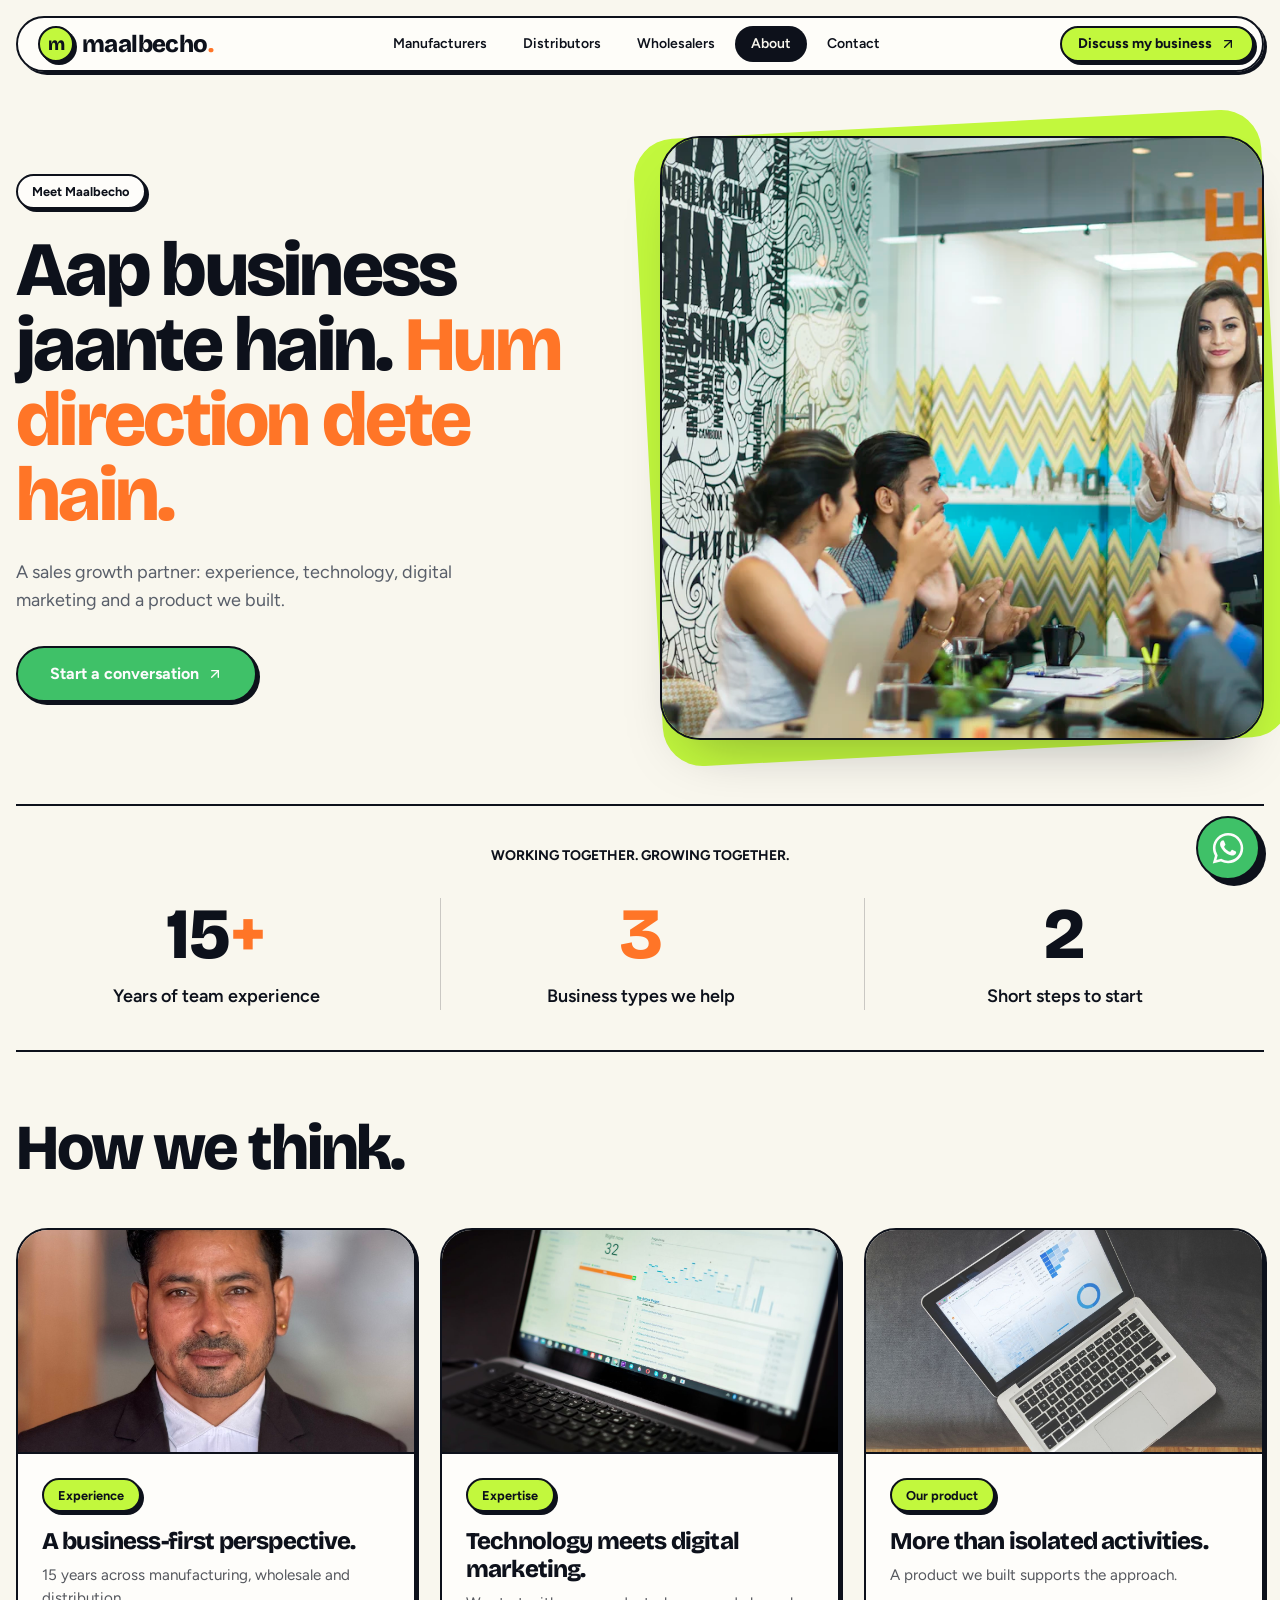
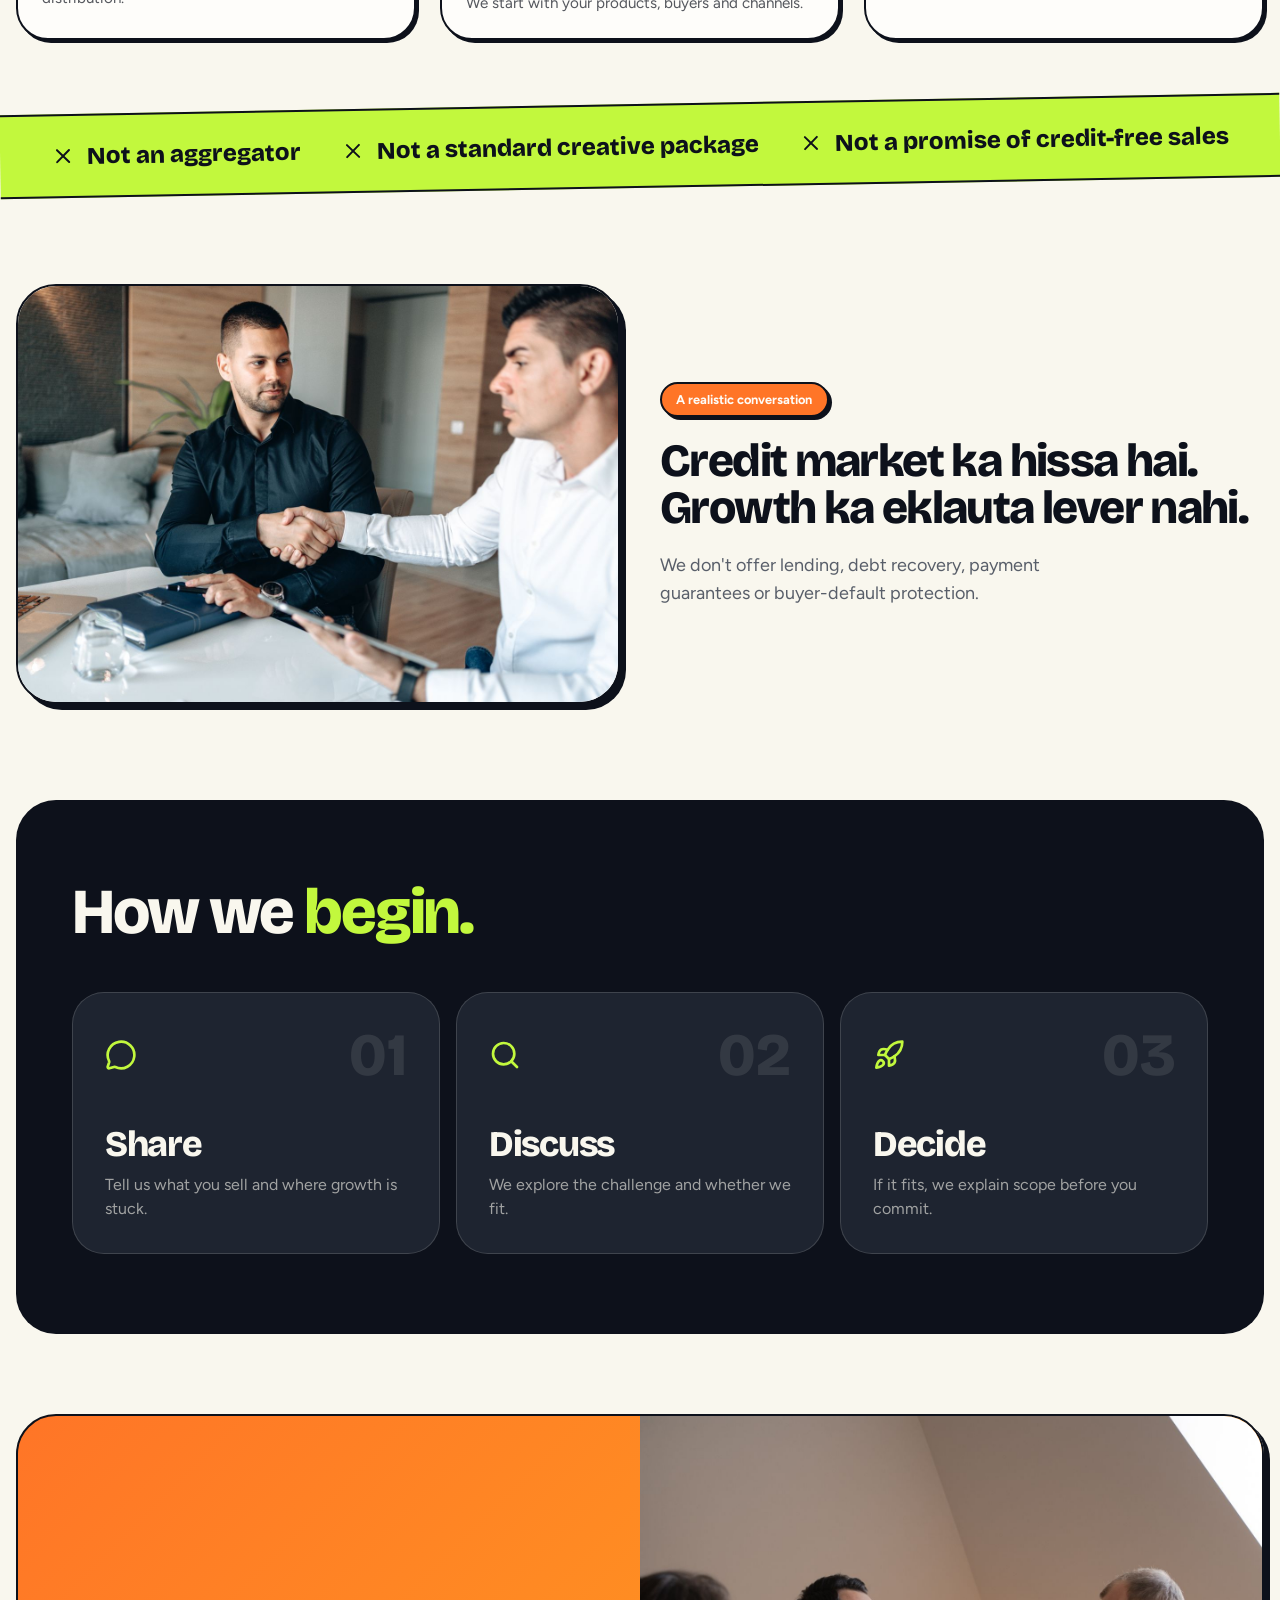
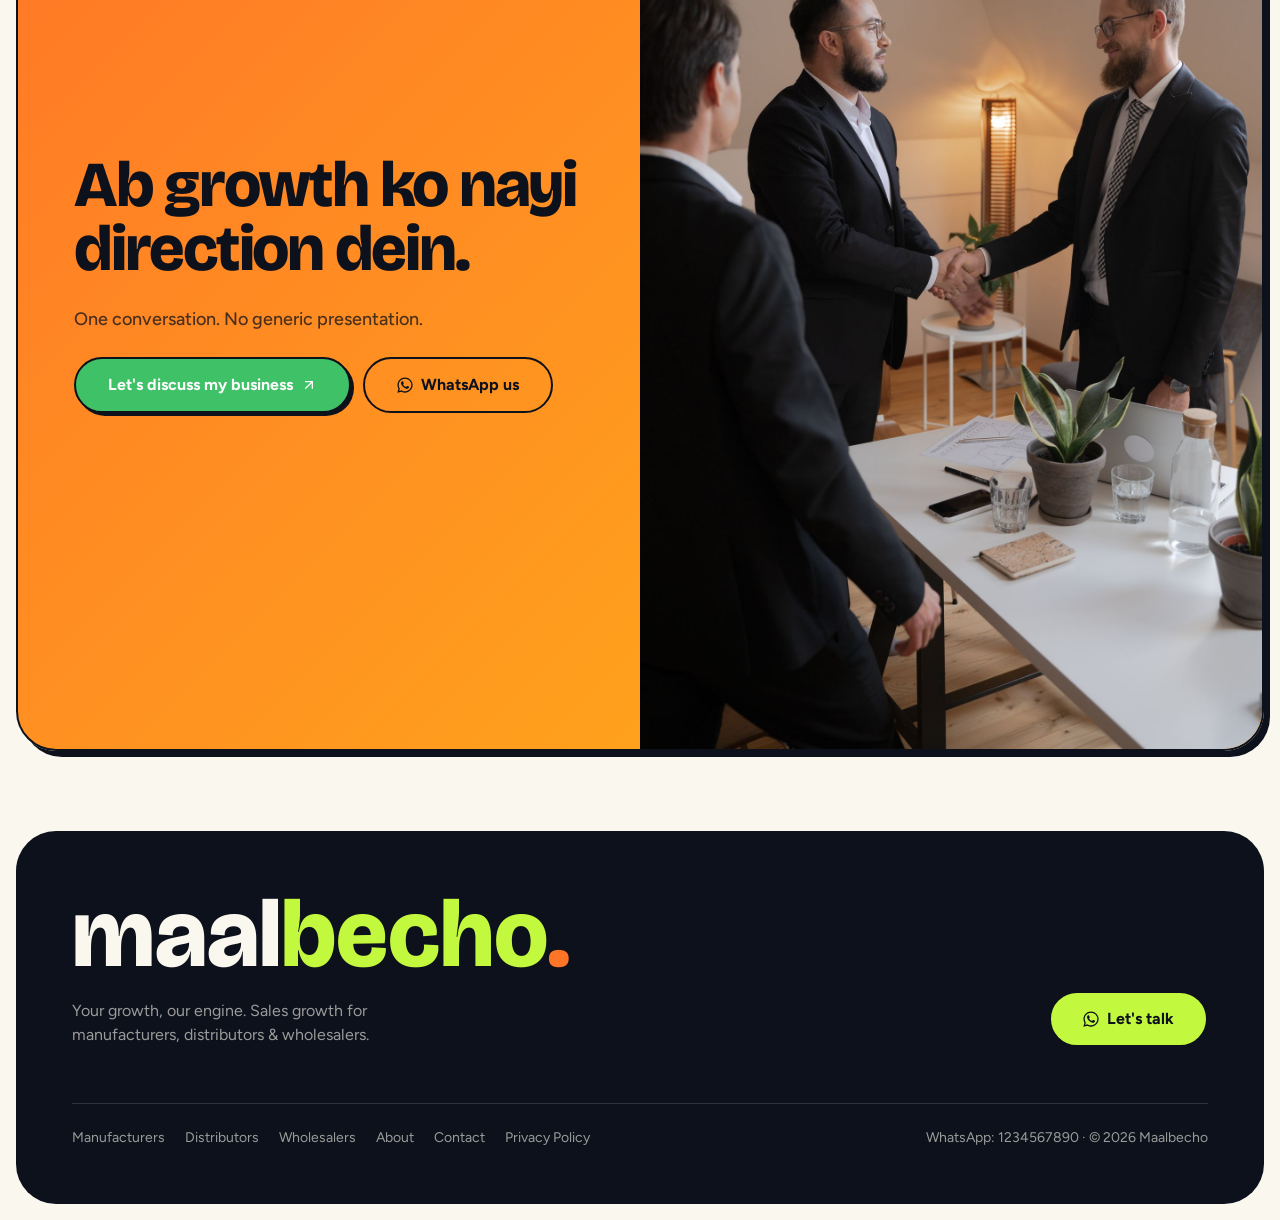
==== about.html @ 177bd017 "Rebuild site as multi-page static website in the new design - Six pages (home, manufacturers, distri" ====
<!DOCTYPE html>
<html lang="en">
<head>
<meta charset="utf-8">
<meta name="viewport" content="width=device-width, initial-scale=1">
<title>About Maalbecho — Your growth, our engine.</title>
<meta name="description" content="A sales growth partner combining experience, technology, digital marketing and a product we built.">
<meta name="author" content="Maalbecho">
<meta property="og:title" content="About Maalbecho — Your growth, our engine.">
<meta property="og:description" content="A sales growth partner combining experience, technology, digital marketing and a product we built.">
<meta property="og:type" content="website">
<meta name="twitter:card" content="summary_large_image">
<link rel="icon" href="favicon.ico" type="image/x-icon">
<link rel="preconnect" href="https://fonts.googleapis.com">
<link rel="preconnect" href="https://fonts.gstatic.com" crossorigin>
<link rel="stylesheet" href="https://fonts.googleapis.com/css2?family=Bricolage+Grotesque:opsz,wght@12..96,500;12..96,700;12..96,800&family=Figtree:wght@400;500;600;700&display=swap">
<link rel="stylesheet" href="css/styles.css">
<link rel="stylesheet" href="css/custom.css">
</head>
<body><header class="sticky top-0 z-40 px-4 pt-4"><div class="mx-auto flex max-w-7xl items-center justify-between rounded-full border-2 border-ink bg-card/90 py-2 pl-5 pr-2 shadow-pop-sm backdrop-blur"><a class="flex items-center gap-2 font-display text-2xl font-extrabold tracking-tight" href="index.html" aria-label="Maalbecho home"><span class="grid size-9 place-items-center rounded-xl border-2 border-ink bg-primary text-lg shadow-pop-sm">m</span><span>maalbecho<span class="text-accent">.</span></span></a><nav class="nav-d" aria-label="Main navigation"><a class="rounded-full px-4 py-2 text-sm font-semibold transition-colors hover:bg-muted" href="manufacturers.html">Manufacturers</a><a class="rounded-full px-4 py-2 text-sm font-semibold transition-colors hover:bg-muted" href="distributors.html">Distributors</a><a class="rounded-full px-4 py-2 text-sm font-semibold transition-colors hover:bg-muted" href="wholesalers.html">Wholesalers</a><a class="rounded-full px-4 py-2 text-sm font-semibold transition-colors hover:bg-muted bg-ink text-ink-foreground hover:bg-ink" href="about.html" aria-current="page">About</a><a class="rounded-full px-4 py-2 text-sm font-semibold transition-colors hover:bg-muted" href="contact.html">Contact</a></nav><a href="contact.html" class="nav-cta inline-flex items-center justify-center gap-2 whitespace-nowrap cursor-pointer focus-visible:outline-none focus-visible:ring-1 focus-visible:ring-ring disabled:pointer-events-none disabled:opacity-50 disabled:cursor-not-allowed [&amp;_svg]:pointer-events-none [&amp;_svg]:size-4 [&amp;_svg]:shrink-0 rounded-full border-2 border-ink bg-primary font-bold text-primary-foreground shadow-pop-sm transition-all hover:-translate-x-0.5 hover:-translate-y-0.5 hover:shadow-pop h-9 px-4 py-2 text-sm">Discuss my business <svg xmlns="http://www.w3.org/2000/svg" width="24" height="24" viewBox="0 0 24 24" fill="none" stroke="currentColor" stroke-width="2" stroke-linecap="round" stroke-linejoin="round" class="size-4" aria-hidden="true"><path d="M7 7h10v10"></path><path d="M7 17 17 7"></path></svg></a><button type="button" class="nav-m size-10 place-items-center rounded-full bg-ink text-ink-foreground" id="menuBtn" aria-label="Toggle menu" aria-expanded="false" aria-controls="mpanel"><svg xmlns="http://www.w3.org/2000/svg" width="24" height="24" viewBox="0 0 24 24" fill="none" stroke="currentColor" stroke-width="2" stroke-linecap="round" stroke-linejoin="round" class="size-5" aria-hidden="true"><path d="M4 5h16"></path><path d="M4 12h16"></path><path d="M4 19h16"></path></svg></button></div><div class="mpanel" id="mpanel" hidden><a class="ml" href="manufacturers.html">Manufacturers</a><a class="ml" href="distributors.html">Distributors</a><a class="ml" href="wholesalers.html">Wholesalers</a><a class="ml on" href="about.html">About</a><a class="ml" href="contact.html">Contact</a><a href="contact.html" class="inline-flex items-center justify-center gap-2 whitespace-nowrap cursor-pointer focus-visible:outline-none focus-visible:ring-1 focus-visible:ring-ring disabled:pointer-events-none disabled:opacity-50 disabled:cursor-not-allowed [&amp;_svg]:pointer-events-none [&amp;_svg]:size-4 [&amp;_svg]:shrink-0 rounded-full border-2 border-ink bg-whatsapp font-bold text-whatsapp-foreground shadow-pop-sm transition-all hover:-translate-x-0.5 hover:-translate-y-0.5 hover:shadow-pop h-14 px-8 text-base btn-full">Discuss my business <svg xmlns="http://www.w3.org/2000/svg" width="24" height="24" viewBox="0 0 24 24" fill="none" stroke="currentColor" stroke-width="2" stroke-linecap="round" stroke-linejoin="round" class="size-4" aria-hidden="true"><path d="M7 7h10v10"></path><path d="M7 17 17 7"></path></svg></a></div></header><main><section class="px-4 pt-10 md:pt-16"><div class="mx-auto grid max-w-7xl items-center gap-10 md:grid-cols-2"><div><span class="sticker bg-card">Meet Maalbecho</span><h1 class="h-page mt-6">Aap business jaante hain. <span class="text-accent">Hum direction dete hain.</span></h1><p class="mt-6 max-w-md text-lg text-muted-foreground">A sales growth partner: experience, technology, digital marketing and a product we built.</p><div class="mt-8 flex flex-wrap gap-3"><a href="contact.html" class="inline-flex items-center justify-center gap-2 whitespace-nowrap cursor-pointer focus-visible:outline-none focus-visible:ring-1 focus-visible:ring-ring disabled:pointer-events-none disabled:opacity-50 disabled:cursor-not-allowed [&amp;_svg]:pointer-events-none [&amp;_svg]:size-4 [&amp;_svg]:shrink-0 rounded-full border-2 border-ink bg-whatsapp font-bold text-whatsapp-foreground shadow-pop-sm transition-all hover:-translate-x-0.5 hover:-translate-y-0.5 hover:shadow-pop h-14 px-8 text-base">Start a conversation <svg xmlns="http://www.w3.org/2000/svg" width="24" height="24" viewBox="0 0 24 24" fill="none" stroke="currentColor" stroke-width="2" stroke-linecap="round" stroke-linejoin="round" class="size-4" aria-hidden="true"><path d="M7 7h10v10"></path><path d="M7 17 17 7"></path></svg></a></div></div><div class="relative"><div class="absolute -inset-3 -rotate-3 rounded-[2.5rem] bg-primary" aria-hidden="true"></div><img src="assets/img/photos/about-hero.webp" alt="Team meeting with a colleague presenting in a modern office" width="1000" height="1000" class="ph relative aspect-[4/5] w-full rounded-[2.5rem] border-2 border-ink object-cover shadow-soft md:aspect-square"/></div></div></section>
<section aria-label="Maalbecho at a glance" class="px-4 py-12 md:py-16"><div class="mx-auto max-w-7xl border-y-2 border-ink py-8 md:py-10"><p class="mb-8 text-center text-sm font-bold uppercase">Working together. Growing together.</p><dl class="grid grid-cols-3 gap-2 text-center sm:gap-6"><div class=""><dd class="font-display text-4xl font-extrabold leading-none sm:text-6xl md:text-7xl text-foreground">15<span class="text-accent">+</span></dd><dt class="mt-3 text-xs font-semibold sm:text-base md:text-lg">Years of team experience</dt></div><div class="border-l border-ink/20"><dd class="font-display text-4xl font-extrabold leading-none sm:text-6xl md:text-7xl text-accent">3<span class="text-accent"></span></dd><dt class="mt-3 text-xs font-semibold sm:text-base md:text-lg">Business types we help</dt></div><div class="border-l border-ink/20"><dd class="font-display text-4xl font-extrabold leading-none sm:text-6xl md:text-7xl text-foreground">2<span class="text-accent"></span></dd><dt class="mt-3 text-xs font-semibold sm:text-base md:text-lg">Short steps to start</dt></div></dl></div></section>
<section class="px-4 pb-16"><div class="mx-auto max-w-7xl"><h2 class="h-section">How we think.</h2><div class="mt-12 grid gap-6 md:grid-cols-3"><article class="card-pop"><img src="assets/img/photos/about-experience.jpg" alt="Confident business professional in a suit" width="900" height="600" loading="lazy" class="ph h-56 w-full border-b-2 border-ink object-cover"/><div class="body"><span class="sticker bg-primary">Experience</span><h3 class="mt-4">A business-first perspective.</h3><p>15 years across manufacturing, wholesale and distribution.</p></div></article><article class="card-pop"><img src="assets/img/photos/about-expertise.jpg" alt="Laptop showing an analytics dashboard" width="900" height="600" loading="lazy" class="ph h-56 w-full border-b-2 border-ink object-cover"/><div class="body"><span class="sticker bg-primary">Expertise</span><h3 class="mt-4">Technology meets digital marketing.</h3><p>We start with your products, buyers and channels.</p></div></article><article class="card-pop"><img src="assets/img/photos/about-product.jpg" alt="Laptop with a data dashboard on screen" width="900" height="600" loading="lazy" class="ph h-56 w-full border-b-2 border-ink object-cover"/><div class="body"><span class="sticker bg-primary">Our product</span><h3 class="mt-4">More than isolated activities.</h3><p>A product we built supports the approach.</p></div></article></div></div></section>
<div class="-rotate-1 border-y-2 border-ink bg-primary px-4 py-6"><div class="mx-auto flex max-w-7xl flex-wrap items-center justify-center gap-x-10 gap-y-3"><span class="flex items-center gap-3 font-display text-xl font-extrabold md:text-2xl"><svg xmlns="http://www.w3.org/2000/svg" width="24" height="24" viewBox="0 0 24 24" fill="none" stroke="currentColor" stroke-width="2" stroke-linecap="round" stroke-linejoin="round" class="size-6" aria-hidden="true"><path d="M18 6 6 18"></path><path d="m6 6 12 12"></path></svg>Not an aggregator</span><span class="flex items-center gap-3 font-display text-xl font-extrabold md:text-2xl"><svg xmlns="http://www.w3.org/2000/svg" width="24" height="24" viewBox="0 0 24 24" fill="none" stroke="currentColor" stroke-width="2" stroke-linecap="round" stroke-linejoin="round" class="size-6" aria-hidden="true"><path d="M18 6 6 18"></path><path d="m6 6 12 12"></path></svg>Not a standard creative package</span><span class="flex items-center gap-3 font-display text-xl font-extrabold md:text-2xl"><svg xmlns="http://www.w3.org/2000/svg" width="24" height="24" viewBox="0 0 24 24" fill="none" stroke="currentColor" stroke-width="2" stroke-linecap="round" stroke-linejoin="round" class="size-6" aria-hidden="true"><path d="M18 6 6 18"></path><path d="m6 6 12 12"></path></svg>Not a promise of credit-free sales</span></div></div>
<section class="px-4 py-16 md:py-24"><div class="mx-auto grid max-w-7xl items-center gap-10 md:grid-cols-2"><img src="assets/img/photos/about-realistic.jpg" alt="Two business owners shaking hands after a conversation" width="1000" height="800" loading="lazy" class="ph h-80 w-full rounded-[2.5rem] border-2 border-ink object-cover shadow-pop md:h-[420px]"/><div><span class="sticker bg-accent text-accent-foreground">A realistic conversation</span><h2 class="h-sub mt-5">Credit market ka hissa hai. Growth ka eklauta lever nahi.</h2><p class="mt-5 max-w-md text-lg text-muted-foreground">We don't offer lending, debt recovery, payment guarantees or buyer-default protection.</p></div></div></section>
<section class="px-4"><div class="mx-auto max-w-7xl rounded-[2.5rem] bg-ink px-6 py-16 text-ink-foreground md:px-14 md:py-20"><h2 class="h-section">How we <span class="text-primary">begin.</span></h2><div class="mt-12 grid gap-4 md:grid-cols-3"><div class="rounded-[2rem] border border-ink-foreground/15 bg-ink-soft p-8"><div class="flex items-center justify-between"><svg xmlns="http://www.w3.org/2000/svg" width="24" height="24" viewBox="0 0 24 24" fill="none" stroke="currentColor" stroke-width="2" stroke-linecap="round" stroke-linejoin="round" class="size-8 text-primary" aria-hidden="true"><path d="M2.992 16.342a2 2 0 0 1 .094 1.167l-1.065 3.29a1 1 0 0 0 1.236 1.168l3.413-.998a2 2 0 0 1 1.099.092 10 10 0 1 0-4.777-4.719"></path></svg><span class="font-display text-6xl font-extrabold text-ink-foreground/10">01</span></div><h3 class="mt-10 text-4xl font-extrabold">Share</h3><p class="mt-2 text-ink-foreground/60">Tell us what you sell and where growth is stuck.</p></div><div class="rounded-[2rem] border border-ink-foreground/15 bg-ink-soft p-8"><div class="flex items-center justify-between"><svg xmlns="http://www.w3.org/2000/svg" width="24" height="24" viewBox="0 0 24 24" fill="none" stroke="currentColor" stroke-width="2" stroke-linecap="round" stroke-linejoin="round" class="size-8 text-primary" aria-hidden="true"><path d="m21 21-4.34-4.34"></path><circle cx="11" cy="11" r="8"></circle></svg><span class="font-display text-6xl font-extrabold text-ink-foreground/10">02</span></div><h3 class="mt-10 text-4xl font-extrabold">Discuss</h3><p class="mt-2 text-ink-foreground/60">We explore the challenge and whether we fit.</p></div><div class="rounded-[2rem] border border-ink-foreground/15 bg-ink-soft p-8"><div class="flex items-center justify-between"><svg xmlns="http://www.w3.org/2000/svg" width="24" height="24" viewBox="0 0 24 24" fill="none" stroke="currentColor" stroke-width="2" stroke-linecap="round" stroke-linejoin="round" class="size-8 text-primary" aria-hidden="true"><path d="M12 15v5s3.03-.55 4-2c1.08-1.62 0-5 0-5"></path><path d="M4.5 16.5c-1.5 1.26-2 5-2 5s3.74-.5 5-2c.71-.84.7-2.13-.09-2.91a2.18 2.18 0 0 0-2.91-.09"></path><path d="M9 12a22 22 0 0 1 2-3.95A12.88 12.88 0 0 1 22 2c0 2.72-.78 7.5-6 11a22.4 22.4 0 0 1-4 2z"></path><path d="M9 12H4s.55-3.03 2-4c1.62-1.08 5 .05 5 .05"></path></svg><span class="font-display text-6xl font-extrabold text-ink-foreground/10">03</span></div><h3 class="mt-10 text-4xl font-extrabold">Decide</h3><p class="mt-2 text-ink-foreground/60">If it fits, we explain scope before you commit.</p></div></div></div></section>
<section class="px-4 py-20"><div class="relative mx-auto grid max-w-7xl overflow-hidden rounded-[2.5rem] border-2 border-ink bg-sunset shadow-pop md:grid-cols-2"><div class="flex flex-col justify-center gap-6 p-8 md:p-14"><h2 class="h-section text-ink">Ab growth ko nayi direction dein.</h2><p class="text-lg font-medium text-ink/75">One conversation. No generic presentation.</p><div class="flex flex-wrap gap-3"><a href="contact.html" class="inline-flex items-center justify-center gap-2 whitespace-nowrap cursor-pointer focus-visible:outline-none focus-visible:ring-1 focus-visible:ring-ring disabled:pointer-events-none disabled:opacity-50 disabled:cursor-not-allowed [&amp;_svg]:pointer-events-none [&amp;_svg]:size-4 [&amp;_svg]:shrink-0 rounded-full border-2 border-ink bg-whatsapp font-bold text-whatsapp-foreground shadow-pop-sm transition-all hover:-translate-x-0.5 hover:-translate-y-0.5 hover:shadow-pop h-14 px-8 text-base">Let's discuss my business <svg xmlns="http://www.w3.org/2000/svg" width="24" height="24" viewBox="0 0 24 24" fill="none" stroke="currentColor" stroke-width="2" stroke-linecap="round" stroke-linejoin="round" class="size-4" aria-hidden="true"><path d="M7 7h10v10"></path><path d="M7 17 17 7"></path></svg></a><a href="https://wa.me/1234567890?text=Hi%20Maalbecho%21%20I%27d%20like%20to%20know%20more%20about%20your%20services." target="_blank" rel="noopener noreferrer" class="inline-flex items-center justify-center gap-2 whitespace-nowrap cursor-pointer focus-visible:outline-none focus-visible:ring-1 focus-visible:ring-ring disabled:pointer-events-none disabled:opacity-50 disabled:cursor-not-allowed [&amp;_svg]:pointer-events-none [&amp;_svg]:size-4 [&amp;_svg]:shrink-0 rounded-full border-2 border-current font-bold transition-colors hover:bg-foreground/5 h-14 px-8 text-base"><svg viewBox="0 0 24 24" fill="currentColor" aria-hidden="true" class="size-5"><path d="M17.47 14.38c-.3-.15-1.75-.86-2.02-.96-.27-.1-.47-.15-.67.15-.2.3-.77.96-.94 1.16-.17.2-.35.22-.64.07-.3-.15-1.25-.46-2.38-1.47-.88-.79-1.47-1.76-1.65-2.06-.17-.3-.02-.46.13-.6.13-.13.3-.35.44-.52.15-.17.2-.3.3-.5.1-.2.05-.37-.02-.52-.08-.15-.67-1.62-.92-2.22-.24-.58-.49-.5-.67-.51h-.57c-.2 0-.52.07-.79.37-.27.3-1.04 1.02-1.04 2.48s1.07 2.88 1.21 3.07c.15.2 2.1 3.2 5.08 4.49.71.3 1.26.49 1.7.63.71.22 1.36.19 1.87.12.57-.09 1.75-.72 2-1.41.25-.7.25-1.29.17-1.41-.07-.13-.27-.2-.57-.35M12.05 21.5h-.01a9.43 9.43 0 0 1-4.8-1.32l-.35-.2-3.57.93.96-3.48-.23-.36a9.4 9.4 0 0 1-1.44-5.02c0-5.2 4.24-9.44 9.45-9.44a9.38 9.38 0 0 1 6.68 2.77 9.38 9.38 0 0 1 2.76 6.68c0 5.21-4.24 9.44-9.45 9.44m8.04-17.48A11.3 11.3 0 0 0 12.05.7C5.78.7.68 5.8.68 12.06c0 2 .52 3.96 1.52 5.68L.58 23.7l6.1-1.6a11.33 11.33 0 0 0 5.37 1.37h.01c6.26 0 11.36-5.1 11.37-11.36 0-3.04-1.18-5.89-3.33-8.04"></path></svg>WhatsApp us</a></div></div><img src="assets/img/photos/about-cta.jpg" alt="Business partners shaking hands at a meeting" width="1000" height="800" loading="lazy" class="ph h-80 w-full object-cover md:h-full"/></div></section></main><footer class="px-4 pb-4"><div class="mx-auto max-w-7xl overflow-hidden rounded-[2.5rem] bg-ink px-6 py-14 text-ink-foreground md:px-14"><div class="flex flex-col gap-10 md:flex-row md:items-end md:justify-between"><div><p class="font-display text-6xl font-extrabold leading-none md:text-8xl">maal<span class="text-primary">becho</span><span class="text-accent">.</span></p><p class="mt-4 max-w-sm text-ink-foreground/60">Your growth, our engine. Sales growth for manufacturers, distributors &amp; wholesalers.</p></div><a href="https://wa.me/1234567890?text=Hi%20Maalbecho%21%20I%27d%20like%20to%20know%20more%20about%20your%20services." target="_blank" rel="noopener noreferrer" class="inline-flex items-center justify-center gap-2 whitespace-nowrap cursor-pointer focus-visible:outline-none focus-visible:ring-1 focus-visible:ring-ring disabled:pointer-events-none disabled:opacity-50 disabled:cursor-not-allowed [&amp;_svg]:pointer-events-none [&amp;_svg]:size-4 [&amp;_svg]:shrink-0 rounded-full border-2 border-ink bg-primary font-bold text-primary-foreground shadow-pop-sm transition-all hover:-translate-x-0.5 hover:-translate-y-0.5 hover:shadow-pop h-14 px-8 text-base"><svg viewBox="0 0 24 24" fill="currentColor" aria-hidden="true" class="size-5"><path d="M17.47 14.38c-.3-.15-1.75-.86-2.02-.96-.27-.1-.47-.15-.67.15-.2.3-.77.96-.94 1.16-.17.2-.35.22-.64.07-.3-.15-1.25-.46-2.38-1.47-.88-.79-1.47-1.76-1.65-2.06-.17-.3-.02-.46.13-.6.13-.13.3-.35.44-.52.15-.17.2-.3.3-.5.1-.2.05-.37-.02-.52-.08-.15-.67-1.62-.92-2.22-.24-.58-.49-.5-.67-.51h-.57c-.2 0-.52.07-.79.37-.27.3-1.04 1.02-1.04 2.48s1.07 2.88 1.21 3.07c.15.2 2.1 3.2 5.08 4.49.71.3 1.26.49 1.7.63.71.22 1.36.19 1.87.12.57-.09 1.75-.72 2-1.41.25-.7.25-1.29.17-1.41-.07-.13-.27-.2-.57-.35M12.05 21.5h-.01a9.43 9.43 0 0 1-4.8-1.32l-.35-.2-3.57.93.96-3.48-.23-.36a9.4 9.4 0 0 1-1.44-5.02c0-5.2 4.24-9.44 9.45-9.44a9.38 9.38 0 0 1 6.68 2.77 9.38 9.38 0 0 1 2.76 6.68c0 5.21-4.24 9.44-9.45 9.44m8.04-17.48A11.3 11.3 0 0 0 12.05.7C5.78.7.68 5.8.68 12.06c0 2 .52 3.96 1.52 5.68L.58 23.7l6.1-1.6a11.33 11.33 0 0 0 5.37 1.37h.01c6.26 0 11.36-5.1 11.37-11.36 0-3.04-1.18-5.89-3.33-8.04"></path></svg>Let's talk</a></div><div class="mt-14 flex flex-col gap-4 border-t border-ink-foreground/15 pt-6 text-sm text-ink-foreground/60 md:flex-row md:items-center md:justify-between"><div class="flex flex-wrap gap-5"><a class="hover:text-primary" href="manufacturers.html">Manufacturers</a><a class="hover:text-primary" href="distributors.html">Distributors</a><a class="hover:text-primary" href="wholesalers.html">Wholesalers</a><a class="hover:text-primary" href="about.html">About</a><a class="hover:text-primary" href="contact.html">Contact</a><button type="button" class="foot-link" id="footerPrivacy">Privacy Policy</button></div><p>WhatsApp: 1234567890 · © 2026 Maalbecho</p></div></div></footer><a href="https://wa.me/1234567890?text=Hi%20Maalbecho%21%20I%27d%20like%20to%20know%20more%20about%20your%20services." target="_blank" rel="noopener noreferrer" aria-label="Chat with Maalbecho on WhatsApp" class="fixed bottom-5 right-5 z-50 grid size-16 place-items-center rounded-full border-2 border-ink bg-whatsapp text-whatsapp-foreground shadow-pop transition-transform hover:scale-110"><svg viewBox="0 0 24 24" fill="currentColor" aria-hidden="true" class="size-8"><path d="M17.47 14.38c-.3-.15-1.75-.86-2.02-.96-.27-.1-.47-.15-.67.15-.2.3-.77.96-.94 1.16-.17.2-.35.22-.64.07-.3-.15-1.25-.46-2.38-1.47-.88-.79-1.47-1.76-1.65-2.06-.17-.3-.02-.46.13-.6.13-.13.3-.35.44-.52.15-.17.2-.3.3-.5.1-.2.05-.37-.02-.52-.08-.15-.67-1.62-.92-2.22-.24-.58-.49-.5-.67-.51h-.57c-.2 0-.52.07-.79.37-.27.3-1.04 1.02-1.04 2.48s1.07 2.88 1.21 3.07c.15.2 2.1 3.2 5.08 4.49.71.3 1.26.49 1.7.63.71.22 1.36.19 1.87.12.57-.09 1.75-.72 2-1.41.25-.7.25-1.29.17-1.41-.07-.13-.27-.2-.57-.35M12.05 21.5h-.01a9.43 9.43 0 0 1-4.8-1.32l-.35-.2-3.57.93.96-3.48-.23-.36a9.4 9.4 0 0 1-1.44-5.02c0-5.2 4.24-9.44 9.45-9.44a9.38 9.38 0 0 1 6.68 2.77 9.38 9.38 0 0 1 2.76 6.68c0 5.21-4.24 9.44-9.45 9.44m8.04-17.48A11.3 11.3 0 0 0 12.05.7C5.78.7.68 5.8.68 12.06c0 2 .52 3.96 1.52 5.68L.58 23.7l6.1-1.6a11.33 11.33 0 0 0 5.37 1.37h.01c6.26 0 11.36-5.1 11.37-11.36 0-3.04-1.18-5.89-3.33-8.04"></path></svg></a><dialog id="privacyDialog"><h3>Privacy policy</h3><p>Our privacy policy is being finalised and will be published here shortly. Until then, details entered on this site are not submitted anywhere.</p><button type="button" class="inline-flex items-center justify-center gap-2 whitespace-nowrap cursor-pointer focus-visible:outline-none focus-visible:ring-1 focus-visible:ring-ring disabled:pointer-events-none disabled:opacity-50 disabled:cursor-not-allowed [&amp;_svg]:pointer-events-none [&amp;_svg]:size-4 [&amp;_svg]:shrink-0 rounded-full border-2 border-ink bg-primary font-bold text-primary-foreground shadow-pop-sm transition-all hover:-translate-x-0.5 hover:-translate-y-0.5 hover:shadow-pop h-9 px-4 py-2 text-sm" id="closePrivacy">Close</button></dialog>
<script src="js/main.js"></script>
</body>
</html>
---- css/custom.css ----
/* ==========================================================================
   Maalbecho – custom styles
   Loaded AFTER css/styles.css (compiled Tailwind). Everything here is
   un-layered, so it wins over Tailwind utilities. Edit this file freely.
   Design tokens (--ink, --primary, --accent, --card ...) come from styles.css.
   ========================================================================== */

/* ---------- Header / navigation (nav switches to a menu below 1024px) ---------- */
.nav-d { display: none; align-items: center; gap: .25rem; }
.nav-cta { display: none; }
.nav-m { display: grid; }
@media (min-width: 1024px) {
  .nav-d { display: flex; }
  .nav-cta { display: inline-flex; }
  .nav-m { display: none; }
  .mpanel { display: none !important; }
}
.mpanel {
  margin: .5rem auto 0;
  max-width: 80rem;
  border: 2px solid var(--ink);
  border-radius: 1.5rem;
  background: var(--card);
  padding: .75rem;
  box-shadow: var(--shadow-pop-sm);
}
.mpanel[hidden] { display: none; }
.mpanel a.ml {
  display: block;
  padding: .75rem 1rem;
  border-radius: 1rem;
  font-family: var(--font-display);
  font-size: 1.25rem;
  font-weight: 700;
}
.mpanel a.ml:hover { background: var(--muted); }
.mpanel a.ml.on { background: var(--ink); color: var(--ink-foreground); }
.mpanel .btn-full { margin-top: .5rem; width: 100%; }

/* ---------- Headings ---------- */
.h-hero {
  font-size: clamp(2.6rem, 7.4vw, 6.75rem);
  font-weight: 800;
  line-height: .98;
}
.h-page {
  font-size: clamp(2.5rem, 6vw, 5.25rem);
  font-weight: 800;
  line-height: .98;
}
.h-section {
  font-size: clamp(2.2rem, 5vw, 4.25rem);
  font-weight: 800;
  line-height: 1;
}
.hl-mark { position: relative; display: inline-block; }
.hl-mark > span:first-child { position: relative; z-index: 1; }
.hl-mark > .bar {
  position: absolute; left: 0; right: 0; bottom: .08em; height: .32em;
  background: var(--primary); transform: rotate(-1deg); z-index: 0;
}

/* ---------- Placeholder images ---------- */
img.ph { background: var(--muted); display: block; }

/* ---------- Cards ---------- */
.card-pop {
  overflow: hidden;
  border: 2px solid var(--ink);
  border-radius: 2rem;
  background: var(--card);
  box-shadow: var(--shadow-pop-sm);
  transition: transform .2s, box-shadow .2s;
}
.card-pop:hover { transform: translateY(-4px); box-shadow: var(--shadow-pop); }
.card-pop .body { padding: 1.5rem; }
.card-pop h3 { font-size: 1.5rem; font-weight: 800; line-height: 1.15; }
.card-pop p { margin-top: .5rem; font-size: .95rem; color: color-mix(in oklab, var(--foreground) 70%, transparent); }

.icon-tile {
  display: grid; place-items: center; width: 3rem; height: 3rem;
  border-radius: 1rem; background: var(--ink); color: var(--ink-foreground);
}

/* ---------- "Build on what you have" network ---------- */
.net { display: grid; gap: 1rem; align-items: center; grid-template-columns: 1fr; }
@media (min-width: 768px) { .net { grid-template-columns: 1fr auto 1fr; gap: 1.5rem; } }
.net-col { display: flex; flex-direction: column; gap: .6rem; }
.net-cap { font-size: .72rem; font-weight: 800; letter-spacing: .1em; text-transform: uppercase; opacity: .6; }
.node {
  border: 2px solid var(--ink); border-radius: 999px; background: var(--card);
  padding: .55rem 1rem; font-weight: 700; font-size: .95rem;
}
.net-col.more .node { background: var(--primary); }
.core {
  width: 7.5rem; height: 7.5rem; border-radius: 999px; background: var(--ink);
  color: var(--ink-foreground); display: grid; place-items: center; text-align: center;
  font-family: var(--font-display); font-weight: 800; line-height: 1.1; font-size: 1.15rem;
  box-shadow: var(--shadow-pop-sm); margin: 0 auto;
}

/* ---------- Dark question chips ---------- */
.qchip {
  border: 1px solid color-mix(in oklab, var(--ink-foreground) 18%, transparent);
  border-radius: 1.25rem; background: var(--ink-soft);
  padding: 1rem 1.1rem; font-weight: 700; font-size: 1rem;
}
.qchip b { color: var(--primary); margin-right: .35rem; }

/* ---------- FAQ ---------- */
.faq-list { display: grid; gap: .75rem; }
details.faq {
  border: 2px solid var(--ink); border-radius: 1.5rem; background: var(--card);
  box-shadow: var(--shadow-pop-sm); padding: 0 1.25rem;
}
details.faq summary {
  display: flex; align-items: center; justify-content: space-between; gap: 1rem;
  cursor: pointer; list-style: none; padding: 1.1rem 0;
  font-family: var(--font-display); font-weight: 700; font-size: 1.15rem;
}
details.faq summary::-webkit-details-marker { display: none; }
details.faq .fi { flex: none; transition: transform .2s; }
details.faq[open] .fi { transform: rotate(45deg); }
details.faq[open] { background: var(--primary); }
details.faq p { padding: 0 0 1.2rem; font-size: .98rem; color: color-mix(in oklab, var(--foreground) 75%, transparent); }

/* ---------- Enquiry form ---------- */
.form-shell {
  border: 2px solid var(--ink); border-radius: 2.5rem; background: var(--card);
  box-shadow: var(--shadow-pop); padding: 1.5rem;
}
@media (min-width: 768px) { .form-shell { padding: 2.25rem; } }
.form-shell h3 { font-size: 1.75rem; font-weight: 800; margin: .5rem 0 1.25rem; }
.form-shell [hidden] { display: none !important; }
.progress { display: flex; gap: .5rem; margin-top: .6rem; }
.progress span { height: .4rem; flex: 1; border-radius: 99px; background: var(--muted); border: 1px solid var(--ink); }
.progress span.active { background: var(--accent); }
.form-grid { display: grid; gap: 1rem; grid-template-columns: 1fr; }
@media (min-width: 640px) { .form-grid { grid-template-columns: 1fr 1fr; } .form-grid .full { grid-column: 1 / -1; } }
.form-shell label { display: block; margin-bottom: .35rem; font-size: .85rem; font-weight: 700; }
.form-shell input:not([type=checkbox]), .form-shell select, .form-shell textarea {
  width: 100%; border: 2px solid var(--ink); border-radius: 1rem; background: var(--background);
  padding: .75rem 1rem; font: inherit; font-size: .95rem; color: var(--foreground);
}
.form-shell input:focus, .form-shell select:focus, .form-shell textarea:focus {
  outline: none; box-shadow: 0 0 0 3px color-mix(in oklab, var(--accent) 45%, transparent);
}
.form-shell .micro { display: block; margin-top: .35rem; font-size: .78rem; color: var(--muted-foreground); }
.form-shell .check { display: flex; gap: .6rem; align-items: flex-start; margin: 1rem 0 0; font-weight: 500; font-size: .85rem; }
.form-shell .check input { width: 1.1rem; height: 1.1rem; margin-top: .15rem; accent-color: var(--ink); flex: none; }
.form-actions { display: flex; flex-wrap: wrap; gap: .75rem; margin-top: 1.5rem; }
.text-link { background: none; border: 0; padding: 0; font: inherit; font-weight: 700; text-decoration: underline; cursor: pointer; color: inherit; }
#formStatus { margin-top: 1rem; font-size: .9rem; font-weight: 600; }
#formStatus:empty { display: none; }
#formStatus a { text-decoration: underline; }

/* ---------- Note box ---------- */
.note {
  border: 2px dashed var(--ink); border-radius: 1.5rem; padding: 1rem 1.25rem;
  font-size: .92rem; font-weight: 600; background: color-mix(in oklab, var(--primary) 35%, transparent);
}

/* ---------- Privacy dialog ---------- */
dialog#privacyDialog {
  border: 2px solid var(--ink); border-radius: 1.75rem; background: var(--card); color: var(--foreground);
  box-shadow: var(--shadow-pop); padding: 1.75rem; max-width: 28rem; margin: auto;
}
dialog#privacyDialog::backdrop { background: color-mix(in oklab, var(--ink) 55%, transparent); }
dialog#privacyDialog h3 { font-size: 1.5rem; font-weight: 800; }
dialog#privacyDialog p { margin: .75rem 0 1.25rem; color: var(--muted-foreground); }

/* Footer privacy link */
.foot-link { background: none; border: 0; padding: 0; font: inherit; color: inherit; cursor: pointer; }
.foot-link:hover { color: var(--primary); }

/* ---------- Small utility gap-fillers (Tailwind only compiled the classes the original used) ---------- */
.border-b-2 { border-bottom-width: 2px; border-bottom-style: solid; }
.border-ink-foreground\/20 { border-color: color-mix(in oklab, var(--ink-foreground) 20%, transparent); }
.gap-x-10 { column-gap: 2.5rem; }
.gap-y-3 { row-gap: .75rem; }
.h-48 { height: 12rem; }
.h-56 { height: 14rem; }
.h-64 { height: 16rem; }
.h-72 { height: 18rem; }
.mt-5 { margin-top: 1.25rem; }
.rounded-\[1\.75rem\] { border-radius: 1.75rem; }
.text-foreground\/60 { color: color-mix(in oklab, var(--foreground) 60%, transparent); }
@media (min-width: 768px) {
  .md\:grid-cols-\[1fr_1\.4fr\] { grid-template-columns: 1fr 1.4fr; }
  .md\:h-\[420px\] { height: 420px; }
  .md\:p-12 { padding: 3rem; }
  .md\:py-24 { padding-block: 6rem; }
  .md\:text-2xl { font-size: 1.5rem; line-height: 2rem; }
}

/* Outlined heading words (the original stroke used a transparent currentColor, so it was invisible) */
.text-outline { color: transparent; -webkit-text-stroke: 2px var(--ink); }
.bg-ink .text-outline, .text-ink-foreground .text-outline { -webkit-text-stroke-color: var(--ink-foreground); }

/* Heading size for titles inside half-width panels */
.h-sub { font-size: clamp(1.9rem, 3.6vw, 3.25rem); font-weight: 800; line-height: 1.02; }
/* Solid accent colour instead of outline (stroke showed overlapping glyph contours) */
.text-outline { color: var(--accent); -webkit-text-stroke: 0; }
.bg-ink .text-outline, .text-ink-foreground .text-outline { color: var(--primary); -webkit-text-stroke: 0; }
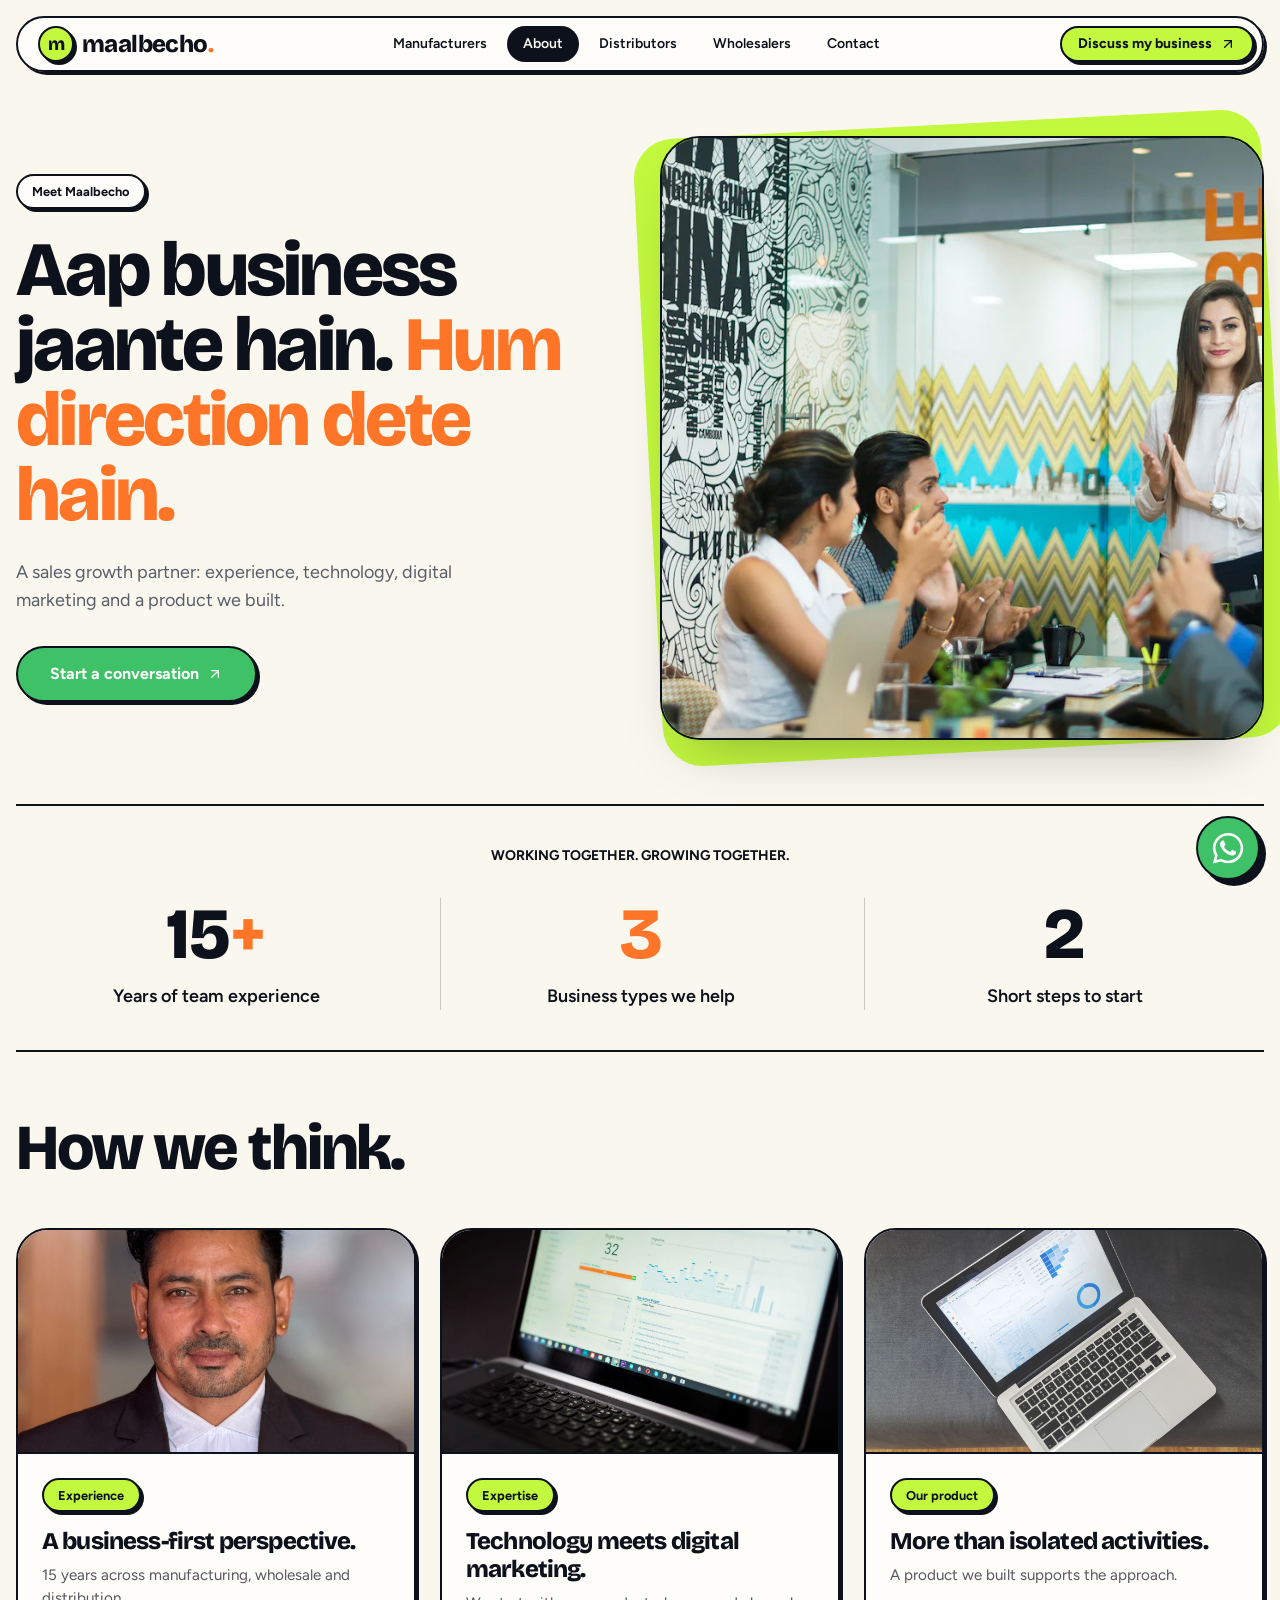
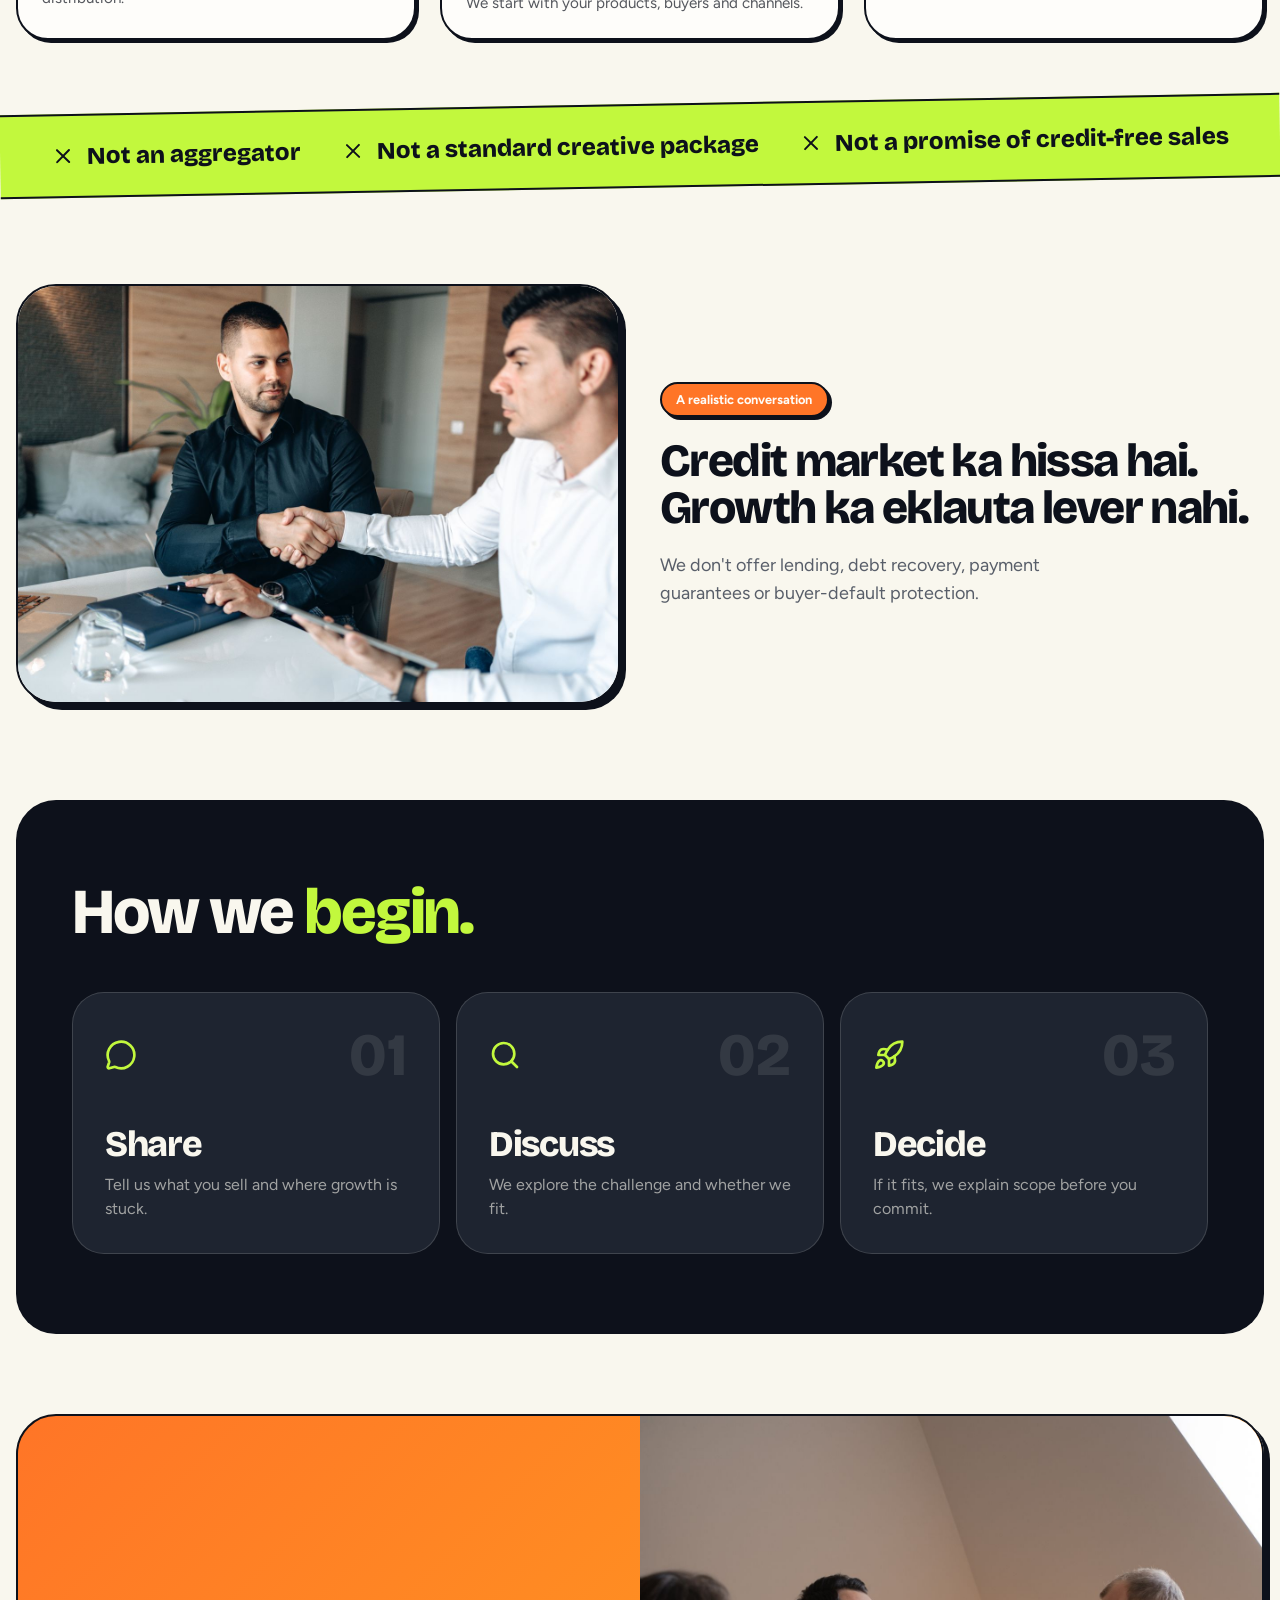
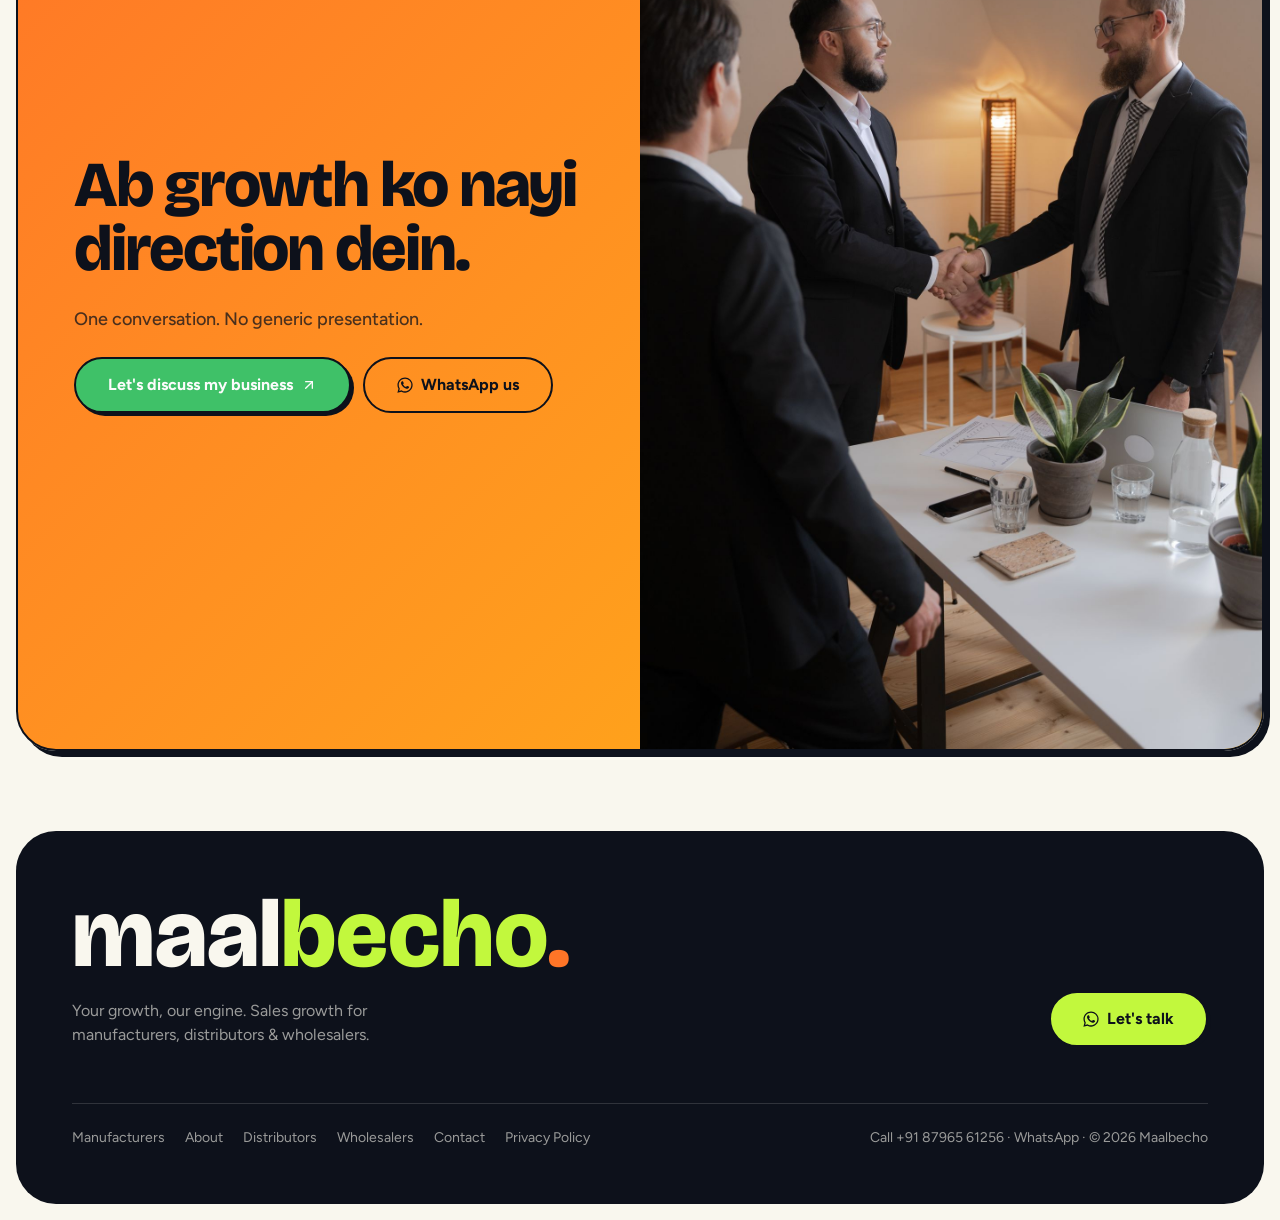
==== commit b6881e0c: "updated code favicon icon and the some changes" ====
--- a/about.html
+++ b/about.html
@@ -1,29 +1,55 @@
 <!DOCTYPE html>
-<html lang="en">
+<html lang="en-IN">
 <head>
 <meta charset="utf-8">
 <meta name="viewport" content="width=device-width, initial-scale=1">
-<title>About Maalbecho — Your growth, our engine.</title>
-<meta name="description" content="A sales growth partner combining experience, technology, digital marketing and a product we built.">
+<title>About Maalbecho | B2B Sales Growth Partner, Not a Marketplace</title>
+<meta name="description" content="Maalbecho combines 15 years of team experience, technology, digital marketing and its own product to help Indian manufacturers, distributors and wholesalers grow.">
+<meta name="robots" content="index,follow,max-image-preview:large,max-snippet:-1,max-video-preview:-1">
+<link rel="canonical" href="https://www.maalbecho.com/about.html">
+<link rel="alternate" hreflang="en-IN" href="https://www.maalbecho.com/about.html">
+<link rel="alternate" hreflang="x-default" href="https://www.maalbecho.com/about.html">
 <meta name="author" content="Maalbecho">
-<meta property="og:title" content="About Maalbecho — Your growth, our engine.">
-<meta property="og:description" content="A sales growth partner combining experience, technology, digital marketing and a product we built.">
+<meta name="application-name" content="Maalbecho">
+<meta name="apple-mobile-web-app-title" content="Maalbecho">
+<meta name="theme-color" content="#c9f53a">
+<meta name="format-detection" content="telephone=no">
+<meta property="og:site_name" content="Maalbecho">
+<meta property="og:locale" content="en_IN">
 <meta property="og:type" content="website">
+<meta property="og:url" content="https://www.maalbecho.com/about.html">
+<meta property="og:title" content="About Maalbecho | B2B Sales Growth Partner, Not a Marketplace">
+<meta property="og:description" content="Maalbecho combines 15 years of team experience, technology, digital marketing and its own product to help Indian manufacturers, distributors and wholesalers grow.">
+<meta property="og:image" content="https://www.maalbecho.com/assets/brand/og-cover.png">
+<meta property="og:image:type" content="image/png">
+<meta property="og:image:width" content="1200">
+<meta property="og:image:height" content="630">
+<meta property="og:image:alt" content="Maalbecho – sales growth partner for manufacturers, distributors and wholesalers in India">
 <meta name="twitter:card" content="summary_large_image">
-<link rel="icon" href="favicon.ico" type="image/x-icon">
+<meta name="twitter:title" content="About Maalbecho | B2B Sales Growth Partner, Not a Marketplace">
+<meta name="twitter:description" content="Maalbecho combines 15 years of team experience, technology, digital marketing and its own product to help Indian manufacturers, distributors and wholesalers grow.">
+<meta name="twitter:image" content="https://www.maalbecho.com/assets/brand/og-cover.png">
+<meta name="twitter:image:alt" content="Maalbecho – sales growth partner for manufacturers, distributors and wholesalers in India">
+<link rel="icon" href="favicon.ico?v=2" sizes="16x16 32x32 48x48">
+<link rel="icon" type="image/png" sizes="32x32" href="assets/brand/favicon-32.png?v=2">
+<link rel="icon" type="image/png" sizes="192x192" href="assets/brand/icon-192.png?v=2">
+<link rel="apple-touch-icon" sizes="180x180" href="assets/brand/apple-touch-icon.png?v=2">
+<link rel="manifest" href="site.webmanifest?v=2">
+<link rel="preload" as="image" href="assets/img/photos/about-hero.webp" fetchpriority="high">
+<script type="application/ld+json">{"@context":"https://schema.org","@graph":[{"@type":"Organization","@id":"https://www.maalbecho.com/#organization","name":"Maalbecho","alternateName":["Maal Becho","Maalbecho Sales Growth Partner"],"url":"https://www.maalbecho.com/","logo":{"@type":"ImageObject","url":"https://www.maalbecho.com/assets/brand/icon-512.png","width":512,"height":512},"image":"https://www.maalbecho.com/assets/brand/og-cover.png","description":"Sales growth partner for manufacturers, distributors and wholesalers in India, combining team experience, technology, digital marketing and its own product.","slogan":"Your growth, our engine.","telephone":"+91-87965-61256","contactPoint":[{"@type":"ContactPoint","telephone":"+91-87965-61256","contactType":"sales","areaServed":"IN"}],"areaServed":{"@type":"Country","name":"India"},"knowsAbout":["B2B sales growth","B2B digital marketing","Dealer and distributor networks","Finding new buyers","Manufacturer marketing","Distributor growth","Wholesale customers"]},{"@type":"WebSite","@id":"https://www.maalbecho.com/#website","url":"https://www.maalbecho.com/","name":"Maalbecho","description":"Sales growth partner for manufacturers, distributors and wholesalers in India.","publisher":{"@id":"https://www.maalbecho.com/#organization"},"inLanguage":"en-IN"},{"@type":"AboutPage","@id":"https://www.maalbecho.com/about.html#webpage","url":"https://www.maalbecho.com/about.html","name":"About Maalbecho | B2B Sales Growth Partner, Not a Marketplace","description":"Maalbecho combines 15 years of team experience, technology, digital marketing and its own product to help Indian manufacturers, distributors and wholesalers grow.","isPartOf":{"@id":"https://www.maalbecho.com/#website"},"about":{"@id":"https://www.maalbecho.com/#organization"},"inLanguage":"en-IN","primaryImageOfPage":{"@type":"ImageObject","url":"https://www.maalbecho.com/assets/brand/og-cover.png","width":1200,"height":630},"breadcrumb":{"@id":"https://www.maalbecho.com/about.html#breadcrumb"}},{"@type":"BreadcrumbList","@id":"https://www.maalbecho.com/about.html#breadcrumb","itemListElement":[{"@type":"ListItem","position":1,"name":"Home","item":"https://www.maalbecho.com/"},{"@type":"ListItem","position":2,"name":"About","item":"https://www.maalbecho.com/about.html"}]}]}</script>
 <link rel="preconnect" href="https://fonts.googleapis.com">
 <link rel="preconnect" href="https://fonts.gstatic.com" crossorigin>
 <link rel="stylesheet" href="https://fonts.googleapis.com/css2?family=Bricolage+Grotesque:opsz,wght@12..96,500;12..96,700;12..96,800&family=Figtree:wght@400;500;600;700&display=swap">
 <link rel="stylesheet" href="css/styles.css">
 <link rel="stylesheet" href="css/custom.css">
 </head>
-<body><header class="sticky top-0 z-40 px-4 pt-4"><div class="mx-auto flex max-w-7xl items-center justify-between rounded-full border-2 border-ink bg-card/90 py-2 pl-5 pr-2 shadow-pop-sm backdrop-blur"><a class="flex items-center gap-2 font-display text-2xl font-extrabold tracking-tight" href="index.html" aria-label="Maalbecho home"><span class="grid size-9 place-items-center rounded-xl border-2 border-ink bg-primary text-lg shadow-pop-sm">m</span><span>maalbecho<span class="text-accent">.</span></span></a><nav class="nav-d" aria-label="Main navigation"><a class="rounded-full px-4 py-2 text-sm font-semibold transition-colors hover:bg-muted" href="manufacturers.html">Manufacturers</a><a class="rounded-full px-4 py-2 text-sm font-semibold transition-colors hover:bg-muted" href="distributors.html">Distributors</a><a class="rounded-full px-4 py-2 text-sm font-semibold transition-colors hover:bg-muted" href="wholesalers.html">Wholesalers</a><a class="rounded-full px-4 py-2 text-sm font-semibold transition-colors hover:bg-muted bg-ink text-ink-foreground hover:bg-ink" href="about.html" aria-current="page">About</a><a class="rounded-full px-4 py-2 text-sm font-semibold transition-colors hover:bg-muted" href="contact.html">Contact</a></nav><a href="contact.html" class="nav-cta inline-flex items-center justify-center gap-2 whitespace-nowrap cursor-pointer focus-visible:outline-none focus-visible:ring-1 focus-visible:ring-ring disabled:pointer-events-none disabled:opacity-50 disabled:cursor-not-allowed [&amp;_svg]:pointer-events-none [&amp;_svg]:size-4 [&amp;_svg]:shrink-0 rounded-full border-2 border-ink bg-primary font-bold text-primary-foreground shadow-pop-sm transition-all hover:-translate-x-0.5 hover:-translate-y-0.5 hover:shadow-pop h-9 px-4 py-2 text-sm">Discuss my business <svg xmlns="http://www.w3.org/2000/svg" width="24" height="24" viewBox="0 0 24 24" fill="none" stroke="currentColor" stroke-width="2" stroke-linecap="round" stroke-linejoin="round" class="size-4" aria-hidden="true"><path d="M7 7h10v10"></path><path d="M7 17 17 7"></path></svg></a><button type="button" class="nav-m size-10 place-items-center rounded-full bg-ink text-ink-foreground" id="menuBtn" aria-label="Toggle menu" aria-expanded="false" aria-controls="mpanel"><svg xmlns="http://www.w3.org/2000/svg" width="24" height="24" viewBox="0 0 24 24" fill="none" stroke="currentColor" stroke-width="2" stroke-linecap="round" stroke-linejoin="round" class="size-5" aria-hidden="true"><path d="M4 5h16"></path><path d="M4 12h16"></path><path d="M4 19h16"></path></svg></button></div><div class="mpanel" id="mpanel" hidden><a class="ml" href="manufacturers.html">Manufacturers</a><a class="ml" href="distributors.html">Distributors</a><a class="ml" href="wholesalers.html">Wholesalers</a><a class="ml on" href="about.html">About</a><a class="ml" href="contact.html">Contact</a><a href="contact.html" class="inline-flex items-center justify-center gap-2 whitespace-nowrap cursor-pointer focus-visible:outline-none focus-visible:ring-1 focus-visible:ring-ring disabled:pointer-events-none disabled:opacity-50 disabled:cursor-not-allowed [&amp;_svg]:pointer-events-none [&amp;_svg]:size-4 [&amp;_svg]:shrink-0 rounded-full border-2 border-ink bg-whatsapp font-bold text-whatsapp-foreground shadow-pop-sm transition-all hover:-translate-x-0.5 hover:-translate-y-0.5 hover:shadow-pop h-14 px-8 text-base btn-full">Discuss my business <svg xmlns="http://www.w3.org/2000/svg" width="24" height="24" viewBox="0 0 24 24" fill="none" stroke="currentColor" stroke-width="2" stroke-linecap="round" stroke-linejoin="round" class="size-4" aria-hidden="true"><path d="M7 7h10v10"></path><path d="M7 17 17 7"></path></svg></a></div></header><main><section class="px-4 pt-10 md:pt-16"><div class="mx-auto grid max-w-7xl items-center gap-10 md:grid-cols-2"><div><span class="sticker bg-card">Meet Maalbecho</span><h1 class="h-page mt-6">Aap business jaante hain. <span class="text-accent">Hum direction dete hain.</span></h1><p class="mt-6 max-w-md text-lg text-muted-foreground">A sales growth partner: experience, technology, digital marketing and a product we built.</p><div class="mt-8 flex flex-wrap gap-3"><a href="contact.html" class="inline-flex items-center justify-center gap-2 whitespace-nowrap cursor-pointer focus-visible:outline-none focus-visible:ring-1 focus-visible:ring-ring disabled:pointer-events-none disabled:opacity-50 disabled:cursor-not-allowed [&amp;_svg]:pointer-events-none [&amp;_svg]:size-4 [&amp;_svg]:shrink-0 rounded-full border-2 border-ink bg-whatsapp font-bold text-whatsapp-foreground shadow-pop-sm transition-all hover:-translate-x-0.5 hover:-translate-y-0.5 hover:shadow-pop h-14 px-8 text-base">Start a conversation <svg xmlns="http://www.w3.org/2000/svg" width="24" height="24" viewBox="0 0 24 24" fill="none" stroke="currentColor" stroke-width="2" stroke-linecap="round" stroke-linejoin="round" class="size-4" aria-hidden="true"><path d="M7 7h10v10"></path><path d="M7 17 17 7"></path></svg></a></div></div><div class="relative"><div class="absolute -inset-3 -rotate-3 rounded-[2.5rem] bg-primary" aria-hidden="true"></div><img src="assets/img/photos/about-hero.webp" alt="Team meeting with a colleague presenting in a modern office" width="1000" height="1000" class="ph relative aspect-[4/5] w-full rounded-[2.5rem] border-2 border-ink object-cover shadow-soft md:aspect-square"/></div></div></section>
+<body><a class="skip-link" href="#main">Skip to main content</a><header class="sticky top-0 z-40 px-4 pt-4"><div class="mx-auto flex max-w-7xl items-center justify-between rounded-full border-2 border-ink bg-card/90 py-2 pl-5 pr-2 shadow-pop-sm backdrop-blur"><a class="flex items-center gap-2 font-display text-2xl font-extrabold tracking-tight" href="index.html" aria-label="Maalbecho home"><span class="grid size-9 place-items-center rounded-xl border-2 border-ink bg-primary text-lg shadow-pop-sm">m</span><span>maalbecho<span class="text-accent">.</span></span></a><nav class="nav-d" aria-label="Main navigation"><a class="rounded-full px-4 py-2 text-sm font-semibold transition-colors hover:bg-muted" href="manufacturers.html">Manufacturers</a><a class="rounded-full px-4 py-2 text-sm font-semibold transition-colors hover:bg-muted bg-ink text-ink-foreground hover:bg-ink" href="about.html" aria-current="page">About</a><a class="rounded-full px-4 py-2 text-sm font-semibold transition-colors hover:bg-muted" href="distributors.html">Distributors</a><a class="rounded-full px-4 py-2 text-sm font-semibold transition-colors hover:bg-muted" href="wholesalers.html">Wholesalers</a><a class="rounded-full px-4 py-2 text-sm font-semibold transition-colors hover:bg-muted" href="contact.html">Contact</a></nav><a href="contact.html" class="nav-cta inline-flex items-center justify-center gap-2 whitespace-nowrap cursor-pointer focus-visible:outline-none focus-visible:ring-1 focus-visible:ring-ring disabled:pointer-events-none disabled:opacity-50 disabled:cursor-not-allowed [&amp;_svg]:pointer-events-none [&amp;_svg]:size-4 [&amp;_svg]:shrink-0 rounded-full border-2 border-ink bg-primary font-bold text-primary-foreground shadow-pop-sm transition-all hover:-translate-x-0.5 hover:-translate-y-0.5 hover:shadow-pop h-9 px-4 py-2 text-sm">Discuss my business <svg xmlns="http://www.w3.org/2000/svg" width="24" height="24" viewBox="0 0 24 24" fill="none" stroke="currentColor" stroke-width="2" stroke-linecap="round" stroke-linejoin="round" class="size-4" aria-hidden="true"><path d="M7 7h10v10"></path><path d="M7 17 17 7"></path></svg></a><button type="button" class="nav-m size-10 place-items-center rounded-full bg-ink text-ink-foreground" id="menuBtn" aria-label="Toggle menu" aria-expanded="false" aria-controls="mpanel"><svg xmlns="http://www.w3.org/2000/svg" width="24" height="24" viewBox="0 0 24 24" fill="none" stroke="currentColor" stroke-width="2" stroke-linecap="round" stroke-linejoin="round" class="size-5" aria-hidden="true"><path d="M4 5h16"></path><path d="M4 12h16"></path><path d="M4 19h16"></path></svg></button></div><div class="mpanel" id="mpanel" hidden><a class="ml" href="manufacturers.html">Manufacturers</a><a class="ml on" href="about.html">About</a><a class="ml" href="distributors.html">Distributors</a><a class="ml" href="wholesalers.html">Wholesalers</a><a class="ml" href="contact.html">Contact</a><a href="contact.html" class="inline-flex items-center justify-center gap-2 whitespace-nowrap cursor-pointer focus-visible:outline-none focus-visible:ring-1 focus-visible:ring-ring disabled:pointer-events-none disabled:opacity-50 disabled:cursor-not-allowed [&amp;_svg]:pointer-events-none [&amp;_svg]:size-4 [&amp;_svg]:shrink-0 rounded-full border-2 border-ink bg-whatsapp font-bold text-whatsapp-foreground shadow-pop-sm transition-all hover:-translate-x-0.5 hover:-translate-y-0.5 hover:shadow-pop h-14 px-8 text-base btn-full">Discuss my business <svg xmlns="http://www.w3.org/2000/svg" width="24" height="24" viewBox="0 0 24 24" fill="none" stroke="currentColor" stroke-width="2" stroke-linecap="round" stroke-linejoin="round" class="size-4" aria-hidden="true"><path d="M7 7h10v10"></path><path d="M7 17 17 7"></path></svg></a><a href="tel:+918796561256" class="inline-flex items-center justify-center gap-2 whitespace-nowrap cursor-pointer focus-visible:outline-none focus-visible:ring-1 focus-visible:ring-ring disabled:pointer-events-none disabled:opacity-50 disabled:cursor-not-allowed [&amp;_svg]:pointer-events-none [&amp;_svg]:size-4 [&amp;_svg]:shrink-0 rounded-full border-2 border-current font-bold transition-colors hover:bg-foreground/5 h-14 px-8 text-base btn-full">Call +91 87965 61256 <svg xmlns="http://www.w3.org/2000/svg" width="24" height="24" viewBox="0 0 24 24" fill="none" stroke="currentColor" stroke-width="2" stroke-linecap="round" stroke-linejoin="round" class="size-4" aria-hidden="true"><path d="M13.832 16.568a1 1 0 0 0 1.213-.303l.355-.465A2 2 0 0 1 17 15h3a2 2 0 0 1 2 2v3a2 2 0 0 1-2 2A18 18 0 0 1 2 4a2 2 0 0 1 2-2h3a2 2 0 0 1 2 2v3a2 2 0 0 1-.8 1.6l-.468.351a1 1 0 0 0-.292 1.233 14 14 0 0 0 6.392 6.384"></path></svg></a></div></header><main id="main"><section class="px-4 pt-10 md:pt-16"><div class="mx-auto grid max-w-7xl items-center gap-10 md:grid-cols-2"><div><span class="sticker bg-card">Meet Maalbecho</span><h1 class="h-page mt-6">Aap business jaante hain. <span class="text-accent">Hum direction dete hain.</span></h1><p class="mt-6 max-w-md text-lg text-muted-foreground">A sales growth partner: experience, technology, digital marketing and a product we built.</p><div class="mt-8 flex flex-wrap gap-3"><a href="contact.html" class="inline-flex items-center justify-center gap-2 whitespace-nowrap cursor-pointer focus-visible:outline-none focus-visible:ring-1 focus-visible:ring-ring disabled:pointer-events-none disabled:opacity-50 disabled:cursor-not-allowed [&amp;_svg]:pointer-events-none [&amp;_svg]:size-4 [&amp;_svg]:shrink-0 rounded-full border-2 border-ink bg-whatsapp font-bold text-whatsapp-foreground shadow-pop-sm transition-all hover:-translate-x-0.5 hover:-translate-y-0.5 hover:shadow-pop h-14 px-8 text-base">Start a conversation <svg xmlns="http://www.w3.org/2000/svg" width="24" height="24" viewBox="0 0 24 24" fill="none" stroke="currentColor" stroke-width="2" stroke-linecap="round" stroke-linejoin="round" class="size-4" aria-hidden="true"><path d="M7 7h10v10"></path><path d="M7 17 17 7"></path></svg></a></div></div><div class="relative"><div class="absolute -inset-3 -rotate-3 rounded-[2.5rem] bg-primary" aria-hidden="true"></div><img src="assets/img/photos/about-hero.webp" alt="Team meeting with a colleague presenting in a modern office" width="1000" height="1000" fetchpriority="high" decoding="async" class="ph relative aspect-[4/5] w-full rounded-[2.5rem] border-2 border-ink object-cover shadow-soft md:aspect-square"/></div></div></section>
 <section aria-label="Maalbecho at a glance" class="px-4 py-12 md:py-16"><div class="mx-auto max-w-7xl border-y-2 border-ink py-8 md:py-10"><p class="mb-8 text-center text-sm font-bold uppercase">Working together. Growing together.</p><dl class="grid grid-cols-3 gap-2 text-center sm:gap-6"><div class=""><dd class="font-display text-4xl font-extrabold leading-none sm:text-6xl md:text-7xl text-foreground">15<span class="text-accent">+</span></dd><dt class="mt-3 text-xs font-semibold sm:text-base md:text-lg">Years of team experience</dt></div><div class="border-l border-ink/20"><dd class="font-display text-4xl font-extrabold leading-none sm:text-6xl md:text-7xl text-accent">3<span class="text-accent"></span></dd><dt class="mt-3 text-xs font-semibold sm:text-base md:text-lg">Business types we help</dt></div><div class="border-l border-ink/20"><dd class="font-display text-4xl font-extrabold leading-none sm:text-6xl md:text-7xl text-foreground">2<span class="text-accent"></span></dd><dt class="mt-3 text-xs font-semibold sm:text-base md:text-lg">Short steps to start</dt></div></dl></div></section>
-<section class="px-4 pb-16"><div class="mx-auto max-w-7xl"><h2 class="h-section">How we think.</h2><div class="mt-12 grid gap-6 md:grid-cols-3"><article class="card-pop"><img src="assets/img/photos/about-experience.jpg" alt="Confident business professional in a suit" width="900" height="600" loading="lazy" class="ph h-56 w-full border-b-2 border-ink object-cover"/><div class="body"><span class="sticker bg-primary">Experience</span><h3 class="mt-4">A business-first perspective.</h3><p>15 years across manufacturing, wholesale and distribution.</p></div></article><article class="card-pop"><img src="assets/img/photos/about-expertise.jpg" alt="Laptop showing an analytics dashboard" width="900" height="600" loading="lazy" class="ph h-56 w-full border-b-2 border-ink object-cover"/><div class="body"><span class="sticker bg-primary">Expertise</span><h3 class="mt-4">Technology meets digital marketing.</h3><p>We start with your products, buyers and channels.</p></div></article><article class="card-pop"><img src="assets/img/photos/about-product.jpg" alt="Laptop with a data dashboard on screen" width="900" height="600" loading="lazy" class="ph h-56 w-full border-b-2 border-ink object-cover"/><div class="body"><span class="sticker bg-primary">Our product</span><h3 class="mt-4">More than isolated activities.</h3><p>A product we built supports the approach.</p></div></article></div></div></section>
+<section class="px-4 pb-16"><div class="mx-auto max-w-7xl"><h2 class="h-section">How we think.</h2><div class="mt-12 grid gap-6 md:grid-cols-3"><article class="card-pop"><img src="assets/img/photos/about-experience.jpg" alt="Confident business professional in a suit" width="900" height="600" loading="lazy" decoding="async" class="ph h-56 w-full border-b-2 border-ink object-cover"/><div class="body"><span class="sticker bg-primary">Experience</span><h3 class="mt-4">A business-first perspective.</h3><p>15 years across manufacturing, wholesale and distribution.</p></div></article><article class="card-pop"><img src="assets/img/photos/about-expertise.jpg" alt="Laptop showing an analytics dashboard" width="900" height="600" loading="lazy" decoding="async" class="ph h-56 w-full border-b-2 border-ink object-cover"/><div class="body"><span class="sticker bg-primary">Expertise</span><h3 class="mt-4">Technology meets digital marketing.</h3><p>We start with your products, buyers and channels.</p></div></article><article class="card-pop"><img src="assets/img/photos/about-product.jpg" alt="Laptop with a data dashboard on screen" width="900" height="600" loading="lazy" decoding="async" class="ph h-56 w-full border-b-2 border-ink object-cover"/><div class="body"><span class="sticker bg-primary">Our product</span><h3 class="mt-4">More than isolated activities.</h3><p>A product we built supports the approach.</p></div></article></div></div></section>
 <div class="-rotate-1 border-y-2 border-ink bg-primary px-4 py-6"><div class="mx-auto flex max-w-7xl flex-wrap items-center justify-center gap-x-10 gap-y-3"><span class="flex items-center gap-3 font-display text-xl font-extrabold md:text-2xl"><svg xmlns="http://www.w3.org/2000/svg" width="24" height="24" viewBox="0 0 24 24" fill="none" stroke="currentColor" stroke-width="2" stroke-linecap="round" stroke-linejoin="round" class="size-6" aria-hidden="true"><path d="M18 6 6 18"></path><path d="m6 6 12 12"></path></svg>Not an aggregator</span><span class="flex items-center gap-3 font-display text-xl font-extrabold md:text-2xl"><svg xmlns="http://www.w3.org/2000/svg" width="24" height="24" viewBox="0 0 24 24" fill="none" stroke="currentColor" stroke-width="2" stroke-linecap="round" stroke-linejoin="round" class="size-6" aria-hidden="true"><path d="M18 6 6 18"></path><path d="m6 6 12 12"></path></svg>Not a standard creative package</span><span class="flex items-center gap-3 font-display text-xl font-extrabold md:text-2xl"><svg xmlns="http://www.w3.org/2000/svg" width="24" height="24" viewBox="0 0 24 24" fill="none" stroke="currentColor" stroke-width="2" stroke-linecap="round" stroke-linejoin="round" class="size-6" aria-hidden="true"><path d="M18 6 6 18"></path><path d="m6 6 12 12"></path></svg>Not a promise of credit-free sales</span></div></div>
-<section class="px-4 py-16 md:py-24"><div class="mx-auto grid max-w-7xl items-center gap-10 md:grid-cols-2"><img src="assets/img/photos/about-realistic.jpg" alt="Two business owners shaking hands after a conversation" width="1000" height="800" loading="lazy" class="ph h-80 w-full rounded-[2.5rem] border-2 border-ink object-cover shadow-pop md:h-[420px]"/><div><span class="sticker bg-accent text-accent-foreground">A realistic conversation</span><h2 class="h-sub mt-5">Credit market ka hissa hai. Growth ka eklauta lever nahi.</h2><p class="mt-5 max-w-md text-lg text-muted-foreground">We don't offer lending, debt recovery, payment guarantees or buyer-default protection.</p></div></div></section>
+<section class="px-4 py-16 md:py-24"><div class="mx-auto grid max-w-7xl items-center gap-10 md:grid-cols-2"><img src="assets/img/photos/about-realistic.jpg" alt="Two business owners shaking hands after a conversation" width="1000" height="800" loading="lazy" decoding="async" class="ph h-80 w-full rounded-[2.5rem] border-2 border-ink object-cover shadow-pop md:h-[420px]"/><div><span class="sticker bg-accent text-accent-foreground">A realistic conversation</span><h2 class="h-sub mt-5">Credit market ka hissa hai. Growth ka eklauta lever nahi.</h2><p class="mt-5 max-w-md text-lg text-muted-foreground">We don't offer lending, debt recovery, payment guarantees or buyer-default protection.</p></div></div></section>
 <section class="px-4"><div class="mx-auto max-w-7xl rounded-[2.5rem] bg-ink px-6 py-16 text-ink-foreground md:px-14 md:py-20"><h2 class="h-section">How we <span class="text-primary">begin.</span></h2><div class="mt-12 grid gap-4 md:grid-cols-3"><div class="rounded-[2rem] border border-ink-foreground/15 bg-ink-soft p-8"><div class="flex items-center justify-between"><svg xmlns="http://www.w3.org/2000/svg" width="24" height="24" viewBox="0 0 24 24" fill="none" stroke="currentColor" stroke-width="2" stroke-linecap="round" stroke-linejoin="round" class="size-8 text-primary" aria-hidden="true"><path d="M2.992 16.342a2 2 0 0 1 .094 1.167l-1.065 3.29a1 1 0 0 0 1.236 1.168l3.413-.998a2 2 0 0 1 1.099.092 10 10 0 1 0-4.777-4.719"></path></svg><span class="font-display text-6xl font-extrabold text-ink-foreground/10">01</span></div><h3 class="mt-10 text-4xl font-extrabold">Share</h3><p class="mt-2 text-ink-foreground/60">Tell us what you sell and where growth is stuck.</p></div><div class="rounded-[2rem] border border-ink-foreground/15 bg-ink-soft p-8"><div class="flex items-center justify-between"><svg xmlns="http://www.w3.org/2000/svg" width="24" height="24" viewBox="0 0 24 24" fill="none" stroke="currentColor" stroke-width="2" stroke-linecap="round" stroke-linejoin="round" class="size-8 text-primary" aria-hidden="true"><path d="m21 21-4.34-4.34"></path><circle cx="11" cy="11" r="8"></circle></svg><span class="font-display text-6xl font-extrabold text-ink-foreground/10">02</span></div><h3 class="mt-10 text-4xl font-extrabold">Discuss</h3><p class="mt-2 text-ink-foreground/60">We explore the challenge and whether we fit.</p></div><div class="rounded-[2rem] border border-ink-foreground/15 bg-ink-soft p-8"><div class="flex items-center justify-between"><svg xmlns="http://www.w3.org/2000/svg" width="24" height="24" viewBox="0 0 24 24" fill="none" stroke="currentColor" stroke-width="2" stroke-linecap="round" stroke-linejoin="round" class="size-8 text-primary" aria-hidden="true"><path d="M12 15v5s3.03-.55 4-2c1.08-1.62 0-5 0-5"></path><path d="M4.5 16.5c-1.5 1.26-2 5-2 5s3.74-.5 5-2c.71-.84.7-2.13-.09-2.91a2.18 2.18 0 0 0-2.91-.09"></path><path d="M9 12a22 22 0 0 1 2-3.95A12.88 12.88 0 0 1 22 2c0 2.72-.78 7.5-6 11a22.4 22.4 0 0 1-4 2z"></path><path d="M9 12H4s.55-3.03 2-4c1.62-1.08 5 .05 5 .05"></path></svg><span class="font-display text-6xl font-extrabold text-ink-foreground/10">03</span></div><h3 class="mt-10 text-4xl font-extrabold">Decide</h3><p class="mt-2 text-ink-foreground/60">If it fits, we explain scope before you commit.</p></div></div></div></section>
-<section class="px-4 py-20"><div class="relative mx-auto grid max-w-7xl overflow-hidden rounded-[2.5rem] border-2 border-ink bg-sunset shadow-pop md:grid-cols-2"><div class="flex flex-col justify-center gap-6 p-8 md:p-14"><h2 class="h-section text-ink">Ab growth ko nayi direction dein.</h2><p class="text-lg font-medium text-ink/75">One conversation. No generic presentation.</p><div class="flex flex-wrap gap-3"><a href="contact.html" class="inline-flex items-center justify-center gap-2 whitespace-nowrap cursor-pointer focus-visible:outline-none focus-visible:ring-1 focus-visible:ring-ring disabled:pointer-events-none disabled:opacity-50 disabled:cursor-not-allowed [&amp;_svg]:pointer-events-none [&amp;_svg]:size-4 [&amp;_svg]:shrink-0 rounded-full border-2 border-ink bg-whatsapp font-bold text-whatsapp-foreground shadow-pop-sm transition-all hover:-translate-x-0.5 hover:-translate-y-0.5 hover:shadow-pop h-14 px-8 text-base">Let's discuss my business <svg xmlns="http://www.w3.org/2000/svg" width="24" height="24" viewBox="0 0 24 24" fill="none" stroke="currentColor" stroke-width="2" stroke-linecap="round" stroke-linejoin="round" class="size-4" aria-hidden="true"><path d="M7 7h10v10"></path><path d="M7 17 17 7"></path></svg></a><a href="https://wa.me/1234567890?text=Hi%20Maalbecho%21%20I%27d%20like%20to%20know%20more%20about%20your%20services." target="_blank" rel="noopener noreferrer" class="inline-flex items-center justify-center gap-2 whitespace-nowrap cursor-pointer focus-visible:outline-none focus-visible:ring-1 focus-visible:ring-ring disabled:pointer-events-none disabled:opacity-50 disabled:cursor-not-allowed [&amp;_svg]:pointer-events-none [&amp;_svg]:size-4 [&amp;_svg]:shrink-0 rounded-full border-2 border-current font-bold transition-colors hover:bg-foreground/5 h-14 px-8 text-base"><svg viewBox="0 0 24 24" fill="currentColor" aria-hidden="true" class="size-5"><path d="M17.47 14.38c-.3-.15-1.75-.86-2.02-.96-.27-.1-.47-.15-.67.15-.2.3-.77.96-.94 1.16-.17.2-.35.22-.64.07-.3-.15-1.25-.46-2.38-1.47-.88-.79-1.47-1.76-1.65-2.06-.17-.3-.02-.46.13-.6.13-.13.3-.35.44-.52.15-.17.2-.3.3-.5.1-.2.05-.37-.02-.52-.08-.15-.67-1.62-.92-2.22-.24-.58-.49-.5-.67-.51h-.57c-.2 0-.52.07-.79.37-.27.3-1.04 1.02-1.04 2.48s1.07 2.88 1.21 3.07c.15.2 2.1 3.2 5.08 4.49.71.3 1.26.49 1.7.63.71.22 1.36.19 1.87.12.57-.09 1.75-.72 2-1.41.25-.7.25-1.29.17-1.41-.07-.13-.27-.2-.57-.35M12.05 21.5h-.01a9.43 9.43 0 0 1-4.8-1.32l-.35-.2-3.57.93.96-3.48-.23-.36a9.4 9.4 0 0 1-1.44-5.02c0-5.2 4.24-9.44 9.45-9.44a9.38 9.38 0 0 1 6.68 2.77 9.38 9.38 0 0 1 2.76 6.68c0 5.21-4.24 9.44-9.45 9.44m8.04-17.48A11.3 11.3 0 0 0 12.05.7C5.78.7.68 5.8.68 12.06c0 2 .52 3.96 1.52 5.68L.58 23.7l6.1-1.6a11.33 11.33 0 0 0 5.37 1.37h.01c6.26 0 11.36-5.1 11.37-11.36 0-3.04-1.18-5.89-3.33-8.04"></path></svg>WhatsApp us</a></div></div><img src="assets/img/photos/about-cta.jpg" alt="Business partners shaking hands at a meeting" width="1000" height="800" loading="lazy" class="ph h-80 w-full object-cover md:h-full"/></div></section></main><footer class="px-4 pb-4"><div class="mx-auto max-w-7xl overflow-hidden rounded-[2.5rem] bg-ink px-6 py-14 text-ink-foreground md:px-14"><div class="flex flex-col gap-10 md:flex-row md:items-end md:justify-between"><div><p class="font-display text-6xl font-extrabold leading-none md:text-8xl">maal<span class="text-primary">becho</span><span class="text-accent">.</span></p><p class="mt-4 max-w-sm text-ink-foreground/60">Your growth, our engine. Sales growth for manufacturers, distributors &amp; wholesalers.</p></div><a href="https://wa.me/1234567890?text=Hi%20Maalbecho%21%20I%27d%20like%20to%20know%20more%20about%20your%20services." target="_blank" rel="noopener noreferrer" class="inline-flex items-center justify-center gap-2 whitespace-nowrap cursor-pointer focus-visible:outline-none focus-visible:ring-1 focus-visible:ring-ring disabled:pointer-events-none disabled:opacity-50 disabled:cursor-not-allowed [&amp;_svg]:pointer-events-none [&amp;_svg]:size-4 [&amp;_svg]:shrink-0 rounded-full border-2 border-ink bg-primary font-bold text-primary-foreground shadow-pop-sm transition-all hover:-translate-x-0.5 hover:-translate-y-0.5 hover:shadow-pop h-14 px-8 text-base"><svg viewBox="0 0 24 24" fill="currentColor" aria-hidden="true" class="size-5"><path d="M17.47 14.38c-.3-.15-1.75-.86-2.02-.96-.27-.1-.47-.15-.67.15-.2.3-.77.96-.94 1.16-.17.2-.35.22-.64.07-.3-.15-1.25-.46-2.38-1.47-.88-.79-1.47-1.76-1.65-2.06-.17-.3-.02-.46.13-.6.13-.13.3-.35.44-.52.15-.17.2-.3.3-.5.1-.2.05-.37-.02-.52-.08-.15-.67-1.62-.92-2.22-.24-.58-.49-.5-.67-.51h-.57c-.2 0-.52.07-.79.37-.27.3-1.04 1.02-1.04 2.48s1.07 2.88 1.21 3.07c.15.2 2.1 3.2 5.08 4.49.71.3 1.26.49 1.7.63.71.22 1.36.19 1.87.12.57-.09 1.75-.72 2-1.41.25-.7.25-1.29.17-1.41-.07-.13-.27-.2-.57-.35M12.05 21.5h-.01a9.43 9.43 0 0 1-4.8-1.32l-.35-.2-3.57.93.96-3.48-.23-.36a9.4 9.4 0 0 1-1.44-5.02c0-5.2 4.24-9.44 9.45-9.44a9.38 9.38 0 0 1 6.68 2.77 9.38 9.38 0 0 1 2.76 6.68c0 5.21-4.24 9.44-9.45 9.44m8.04-17.48A11.3 11.3 0 0 0 12.05.7C5.78.7.68 5.8.68 12.06c0 2 .52 3.96 1.52 5.68L.58 23.7l6.1-1.6a11.33 11.33 0 0 0 5.37 1.37h.01c6.26 0 11.36-5.1 11.37-11.36 0-3.04-1.18-5.89-3.33-8.04"></path></svg>Let's talk</a></div><div class="mt-14 flex flex-col gap-4 border-t border-ink-foreground/15 pt-6 text-sm text-ink-foreground/60 md:flex-row md:items-center md:justify-between"><div class="flex flex-wrap gap-5"><a class="hover:text-primary" href="manufacturers.html">Manufacturers</a><a class="hover:text-primary" href="distributors.html">Distributors</a><a class="hover:text-primary" href="wholesalers.html">Wholesalers</a><a class="hover:text-primary" href="about.html">About</a><a class="hover:text-primary" href="contact.html">Contact</a><button type="button" class="foot-link" id="footerPrivacy">Privacy Policy</button></div><p>WhatsApp: 1234567890 · © 2026 Maalbecho</p></div></div></footer><a href="https://wa.me/1234567890?text=Hi%20Maalbecho%21%20I%27d%20like%20to%20know%20more%20about%20your%20services." target="_blank" rel="noopener noreferrer" aria-label="Chat with Maalbecho on WhatsApp" class="fixed bottom-5 right-5 z-50 grid size-16 place-items-center rounded-full border-2 border-ink bg-whatsapp text-whatsapp-foreground shadow-pop transition-transform hover:scale-110"><svg viewBox="0 0 24 24" fill="currentColor" aria-hidden="true" class="size-8"><path d="M17.47 14.38c-.3-.15-1.75-.86-2.02-.96-.27-.1-.47-.15-.67.15-.2.3-.77.96-.94 1.16-.17.2-.35.22-.64.07-.3-.15-1.25-.46-2.38-1.47-.88-.79-1.47-1.76-1.65-2.06-.17-.3-.02-.46.13-.6.13-.13.3-.35.44-.52.15-.17.2-.3.3-.5.1-.2.05-.37-.02-.52-.08-.15-.67-1.62-.92-2.22-.24-.58-.49-.5-.67-.51h-.57c-.2 0-.52.07-.79.37-.27.3-1.04 1.02-1.04 2.48s1.07 2.88 1.21 3.07c.15.2 2.1 3.2 5.08 4.49.71.3 1.26.49 1.7.63.71.22 1.36.19 1.87.12.57-.09 1.75-.72 2-1.41.25-.7.25-1.29.17-1.41-.07-.13-.27-.2-.57-.35M12.05 21.5h-.01a9.43 9.43 0 0 1-4.8-1.32l-.35-.2-3.57.93.96-3.48-.23-.36a9.4 9.4 0 0 1-1.44-5.02c0-5.2 4.24-9.44 9.45-9.44a9.38 9.38 0 0 1 6.68 2.77 9.38 9.38 0 0 1 2.76 6.68c0 5.21-4.24 9.44-9.45 9.44m8.04-17.48A11.3 11.3 0 0 0 12.05.7C5.78.7.68 5.8.68 12.06c0 2 .52 3.96 1.52 5.68L.58 23.7l6.1-1.6a11.33 11.33 0 0 0 5.37 1.37h.01c6.26 0 11.36-5.1 11.37-11.36 0-3.04-1.18-5.89-3.33-8.04"></path></svg></a><dialog id="privacyDialog"><h3>Privacy policy</h3><p>Our privacy policy is being finalised and will be published here shortly. Until then, details entered on this site are not submitted anywhere.</p><button type="button" class="inline-flex items-center justify-center gap-2 whitespace-nowrap cursor-pointer focus-visible:outline-none focus-visible:ring-1 focus-visible:ring-ring disabled:pointer-events-none disabled:opacity-50 disabled:cursor-not-allowed [&amp;_svg]:pointer-events-none [&amp;_svg]:size-4 [&amp;_svg]:shrink-0 rounded-full border-2 border-ink bg-primary font-bold text-primary-foreground shadow-pop-sm transition-all hover:-translate-x-0.5 hover:-translate-y-0.5 hover:shadow-pop h-9 px-4 py-2 text-sm" id="closePrivacy">Close</button></dialog>
-<script src="js/main.js"></script>
+<section class="px-4 py-20"><div class="relative mx-auto grid max-w-7xl overflow-hidden rounded-[2.5rem] border-2 border-ink bg-sunset shadow-pop md:grid-cols-2"><div class="flex flex-col justify-center gap-6 p-8 md:p-14"><h2 class="h-section text-ink">Ab growth ko nayi direction dein.</h2><p class="text-lg font-medium text-ink/75">One conversation. No generic presentation.</p><div class="flex flex-wrap gap-3"><a href="contact.html" class="inline-flex items-center justify-center gap-2 whitespace-nowrap cursor-pointer focus-visible:outline-none focus-visible:ring-1 focus-visible:ring-ring disabled:pointer-events-none disabled:opacity-50 disabled:cursor-not-allowed [&amp;_svg]:pointer-events-none [&amp;_svg]:size-4 [&amp;_svg]:shrink-0 rounded-full border-2 border-ink bg-whatsapp font-bold text-whatsapp-foreground shadow-pop-sm transition-all hover:-translate-x-0.5 hover:-translate-y-0.5 hover:shadow-pop h-14 px-8 text-base">Let's discuss my business <svg xmlns="http://www.w3.org/2000/svg" width="24" height="24" viewBox="0 0 24 24" fill="none" stroke="currentColor" stroke-width="2" stroke-linecap="round" stroke-linejoin="round" class="size-4" aria-hidden="true"><path d="M7 7h10v10"></path><path d="M7 17 17 7"></path></svg></a><a href="https://wa.me/918796561256?text=Hi%20Maalbecho%21%20I%27d%20like%20to%20know%20more%20about%20your%20services." target="_blank" rel="noopener noreferrer nofollow" class="inline-flex items-center justify-center gap-2 whitespace-nowrap cursor-pointer focus-visible:outline-none focus-visible:ring-1 focus-visible:ring-ring disabled:pointer-events-none disabled:opacity-50 disabled:cursor-not-allowed [&amp;_svg]:pointer-events-none [&amp;_svg]:size-4 [&amp;_svg]:shrink-0 rounded-full border-2 border-current font-bold transition-colors hover:bg-foreground/5 h-14 px-8 text-base"><svg viewBox="0 0 24 24" fill="currentColor" aria-hidden="true" class="size-5"><path d="M17.47 14.38c-.3-.15-1.75-.86-2.02-.96-.27-.1-.47-.15-.67.15-.2.3-.77.96-.94 1.16-.17.2-.35.22-.64.07-.3-.15-1.25-.46-2.38-1.47-.88-.79-1.47-1.76-1.65-2.06-.17-.3-.02-.46.13-.6.13-.13.3-.35.44-.52.15-.17.2-.3.3-.5.1-.2.05-.37-.02-.52-.08-.15-.67-1.62-.92-2.22-.24-.58-.49-.5-.67-.51h-.57c-.2 0-.52.07-.79.37-.27.3-1.04 1.02-1.04 2.48s1.07 2.88 1.21 3.07c.15.2 2.1 3.2 5.08 4.49.71.3 1.26.49 1.7.63.71.22 1.36.19 1.87.12.57-.09 1.75-.72 2-1.41.25-.7.25-1.29.17-1.41-.07-.13-.27-.2-.57-.35M12.05 21.5h-.01a9.43 9.43 0 0 1-4.8-1.32l-.35-.2-3.57.93.96-3.48-.23-.36a9.4 9.4 0 0 1-1.44-5.02c0-5.2 4.24-9.44 9.45-9.44a9.38 9.38 0 0 1 6.68 2.77 9.38 9.38 0 0 1 2.76 6.68c0 5.21-4.24 9.44-9.45 9.44m8.04-17.48A11.3 11.3 0 0 0 12.05.7C5.78.7.68 5.8.68 12.06c0 2 .52 3.96 1.52 5.68L.58 23.7l6.1-1.6a11.33 11.33 0 0 0 5.37 1.37h.01c6.26 0 11.36-5.1 11.37-11.36 0-3.04-1.18-5.89-3.33-8.04"></path></svg>WhatsApp us</a></div></div><img src="assets/img/photos/about-cta.jpg" alt="Business partners shaking hands at a meeting" width="1000" height="800" loading="lazy" decoding="async" class="ph h-80 w-full object-cover md:h-full"/></div></section></main><footer class="px-4 pb-4"><div class="mx-auto max-w-7xl overflow-hidden rounded-[2.5rem] bg-ink px-6 py-14 text-ink-foreground md:px-14"><div class="flex flex-col gap-10 md:flex-row md:items-end md:justify-between"><div><p class="font-display text-6xl font-extrabold leading-none md:text-8xl">maal<span class="text-primary">becho</span><span class="text-accent">.</span></p><p class="mt-4 max-w-sm text-ink-foreground/60">Your growth, our engine. Sales growth for manufacturers, distributors &amp; wholesalers.</p></div><a href="https://wa.me/918796561256?text=Hi%20Maalbecho%21%20I%27d%20like%20to%20know%20more%20about%20your%20services." target="_blank" rel="noopener noreferrer nofollow" class="inline-flex items-center justify-center gap-2 whitespace-nowrap cursor-pointer focus-visible:outline-none focus-visible:ring-1 focus-visible:ring-ring disabled:pointer-events-none disabled:opacity-50 disabled:cursor-not-allowed [&amp;_svg]:pointer-events-none [&amp;_svg]:size-4 [&amp;_svg]:shrink-0 rounded-full border-2 border-ink bg-primary font-bold text-primary-foreground shadow-pop-sm transition-all hover:-translate-x-0.5 hover:-translate-y-0.5 hover:shadow-pop h-14 px-8 text-base"><svg viewBox="0 0 24 24" fill="currentColor" aria-hidden="true" class="size-5"><path d="M17.47 14.38c-.3-.15-1.75-.86-2.02-.96-.27-.1-.47-.15-.67.15-.2.3-.77.96-.94 1.16-.17.2-.35.22-.64.07-.3-.15-1.25-.46-2.38-1.47-.88-.79-1.47-1.76-1.65-2.06-.17-.3-.02-.46.13-.6.13-.13.3-.35.44-.52.15-.17.2-.3.3-.5.1-.2.05-.37-.02-.52-.08-.15-.67-1.62-.92-2.22-.24-.58-.49-.5-.67-.51h-.57c-.2 0-.52.07-.79.37-.27.3-1.04 1.02-1.04 2.48s1.07 2.88 1.21 3.07c.15.2 2.1 3.2 5.08 4.49.71.3 1.26.49 1.7.63.71.22 1.36.19 1.87.12.57-.09 1.75-.72 2-1.41.25-.7.25-1.29.17-1.41-.07-.13-.27-.2-.57-.35M12.05 21.5h-.01a9.43 9.43 0 0 1-4.8-1.32l-.35-.2-3.57.93.96-3.48-.23-.36a9.4 9.4 0 0 1-1.44-5.02c0-5.2 4.24-9.44 9.45-9.44a9.38 9.38 0 0 1 6.68 2.77 9.38 9.38 0 0 1 2.76 6.68c0 5.21-4.24 9.44-9.45 9.44m8.04-17.48A11.3 11.3 0 0 0 12.05.7C5.78.7.68 5.8.68 12.06c0 2 .52 3.96 1.52 5.68L.58 23.7l6.1-1.6a11.33 11.33 0 0 0 5.37 1.37h.01c6.26 0 11.36-5.1 11.37-11.36 0-3.04-1.18-5.89-3.33-8.04"></path></svg>Let's talk</a></div><div class="mt-14 flex flex-col gap-4 border-t border-ink-foreground/15 pt-6 text-sm text-ink-foreground/60 md:flex-row md:items-center md:justify-between"><nav class="flex flex-wrap gap-5" aria-label="Footer navigation"><a class="hover:text-primary" href="manufacturers.html">Manufacturers</a><a class="hover:text-primary" href="about.html">About</a><a class="hover:text-primary" href="distributors.html">Distributors</a><a class="hover:text-primary" href="wholesalers.html">Wholesalers</a><a class="hover:text-primary" href="contact.html">Contact</a><button type="button" class="foot-link" id="footerPrivacy">Privacy Policy</button></nav><p><a class="hover:text-primary" href="tel:+918796561256">Call +91 87965 61256</a> · <a class="hover:text-primary" href="https://wa.me/918796561256?text=Hi%20Maalbecho%21%20I%27d%20like%20to%20know%20more%20about%20your%20services." target="_blank" rel="noopener noreferrer nofollow">WhatsApp</a> · © 2026 Maalbecho</p></div></div></footer><a href="https://wa.me/918796561256?text=Hi%20Maalbecho%21%20I%27d%20like%20to%20know%20more%20about%20your%20services." target="_blank" rel="noopener noreferrer nofollow" aria-label="Chat with Maalbecho on WhatsApp" class="fixed bottom-5 right-5 z-50 grid size-16 place-items-center rounded-full border-2 border-ink bg-whatsapp text-whatsapp-foreground shadow-pop transition-transform hover:scale-110"><svg viewBox="0 0 24 24" fill="currentColor" aria-hidden="true" class="size-8"><path d="M17.47 14.38c-.3-.15-1.75-.86-2.02-.96-.27-.1-.47-.15-.67.15-.2.3-.77.96-.94 1.16-.17.2-.35.22-.64.07-.3-.15-1.25-.46-2.38-1.47-.88-.79-1.47-1.76-1.65-2.06-.17-.3-.02-.46.13-.6.13-.13.3-.35.44-.52.15-.17.2-.3.3-.5.1-.2.05-.37-.02-.52-.08-.15-.67-1.62-.92-2.22-.24-.58-.49-.5-.67-.51h-.57c-.2 0-.52.07-.79.37-.27.3-1.04 1.02-1.04 2.48s1.07 2.88 1.21 3.07c.15.2 2.1 3.2 5.08 4.49.71.3 1.26.49 1.7.63.71.22 1.36.19 1.87.12.57-.09 1.75-.72 2-1.41.25-.7.25-1.29.17-1.41-.07-.13-.27-.2-.57-.35M12.05 21.5h-.01a9.43 9.43 0 0 1-4.8-1.32l-.35-.2-3.57.93.96-3.48-.23-.36a9.4 9.4 0 0 1-1.44-5.02c0-5.2 4.24-9.44 9.45-9.44a9.38 9.38 0 0 1 6.68 2.77 9.38 9.38 0 0 1 2.76 6.68c0 5.21-4.24 9.44-9.45 9.44m8.04-17.48A11.3 11.3 0 0 0 12.05.7C5.78.7.68 5.8.68 12.06c0 2 .52 3.96 1.52 5.68L.58 23.7l6.1-1.6a11.33 11.33 0 0 0 5.37 1.37h.01c6.26 0 11.36-5.1 11.37-11.36 0-3.04-1.18-5.89-3.33-8.04"></path></svg></a><dialog id="privacyDialog"><h3>Privacy policy</h3><p>Our privacy policy is being finalised and will be published here shortly. Until then, details entered on this site are not submitted anywhere.</p><button type="button" class="inline-flex items-center justify-center gap-2 whitespace-nowrap cursor-pointer focus-visible:outline-none focus-visible:ring-1 focus-visible:ring-ring disabled:pointer-events-none disabled:opacity-50 disabled:cursor-not-allowed [&amp;_svg]:pointer-events-none [&amp;_svg]:size-4 [&amp;_svg]:shrink-0 rounded-full border-2 border-ink bg-primary font-bold text-primary-foreground shadow-pop-sm transition-all hover:-translate-x-0.5 hover:-translate-y-0.5 hover:shadow-pop h-9 px-4 py-2 text-sm" id="closePrivacy">Close</button></dialog>
+<script src="js/main.js" defer></script>
 </body>
 </html>
--- a/css/custom.css
+++ b/css/custom.css
@@ -202,3 +202,16 @@
 /* Solid accent colour instead of outline (stroke showed overlapping glyph contours) */
 .text-outline { color: var(--accent); -webkit-text-stroke: 0; }
 .bg-ink .text-outline, .text-ink-foreground .text-outline { color: var(--primary); -webkit-text-stroke: 0; }
+
+/* ---------- Accessibility / SEO helpers ---------- */
+.skip-link {
+  position: absolute; left: .75rem; top: -4rem; z-index: 100;
+  background: var(--ink); color: var(--ink-foreground); padding: .75rem 1.25rem;
+  border-radius: 999px; font-weight: 700; transition: top .15s;
+}
+.skip-link:focus { top: .75rem; }
+.hp { position: absolute; left: -9999px; width: 1px; height: 1px; overflow: hidden; }
+:focus-visible { outline: 3px solid var(--accent); outline-offset: 2px; }
+.max-w-3xl { max-width: 48rem; }
+.text-8xl { font-size: 6rem; line-height: 1; }
+@media (min-width: 768px) { .md\:py-32 { padding-block: 8rem; } }
